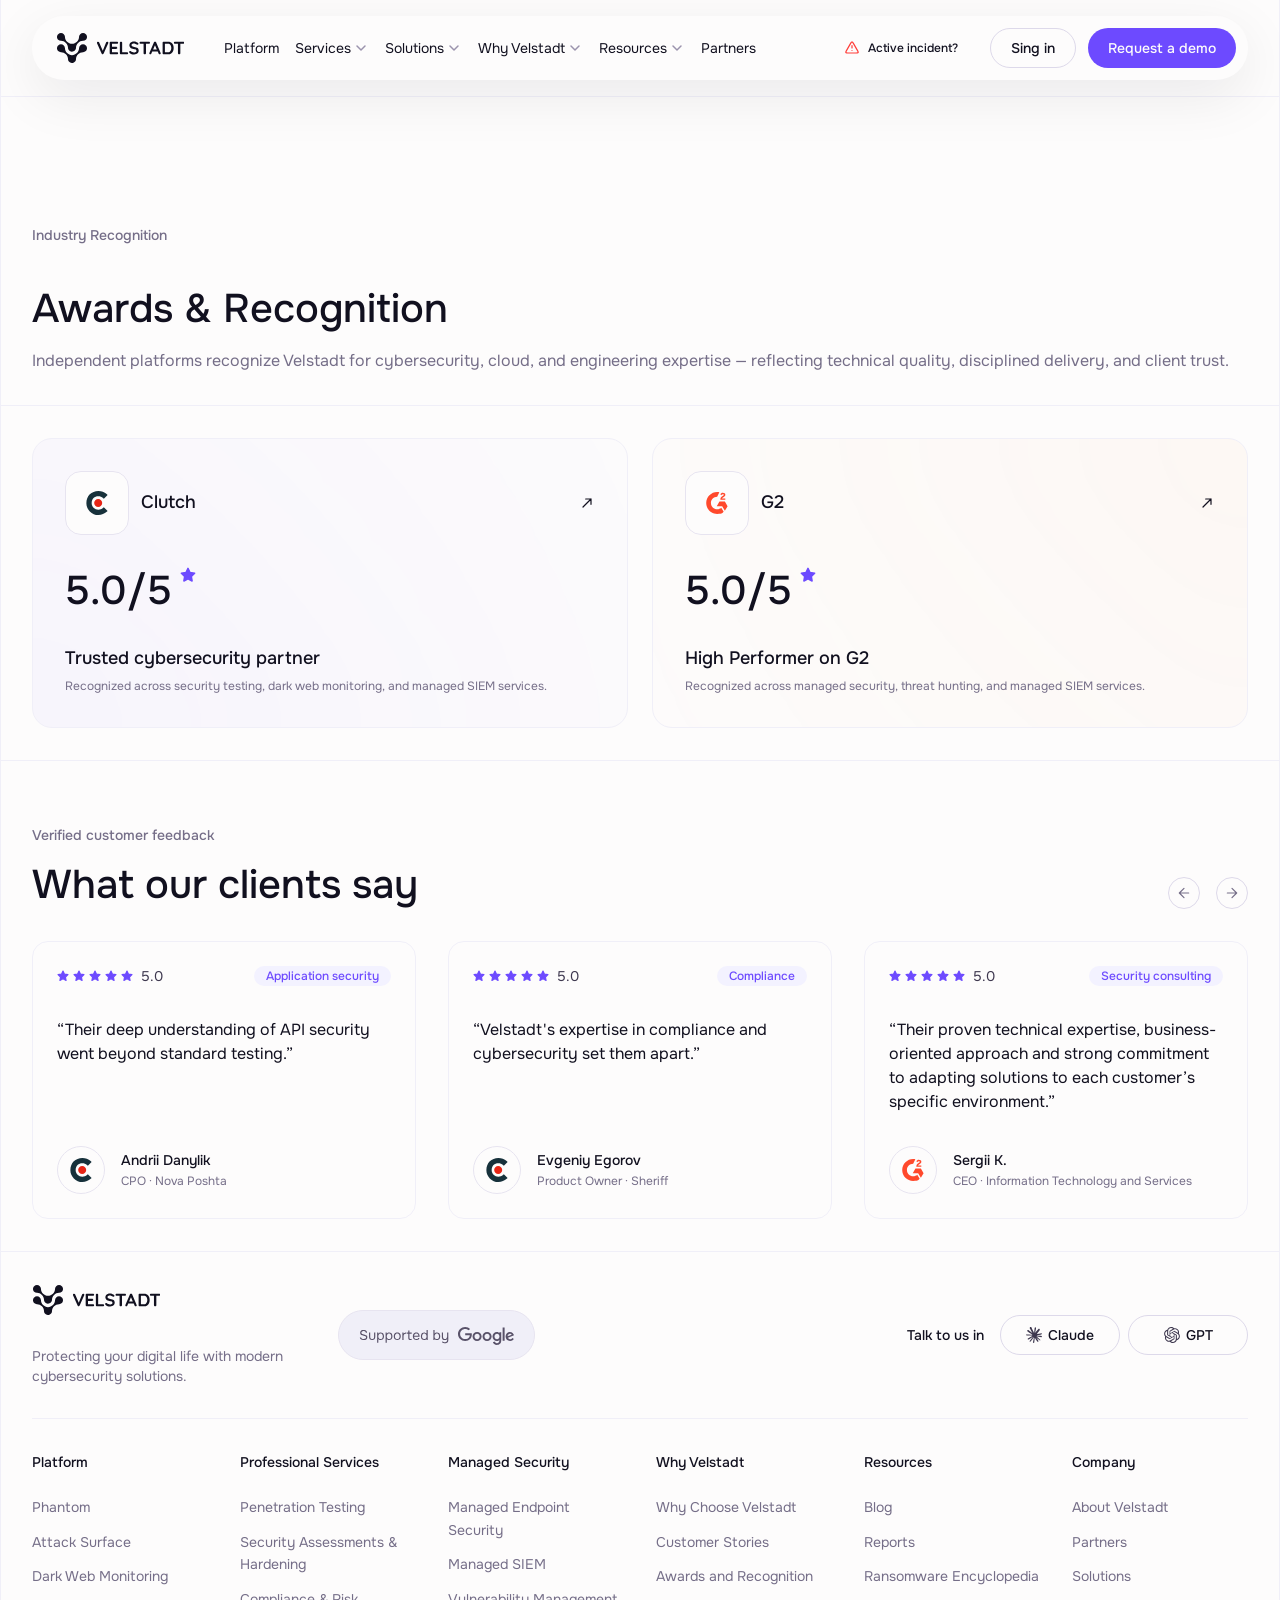
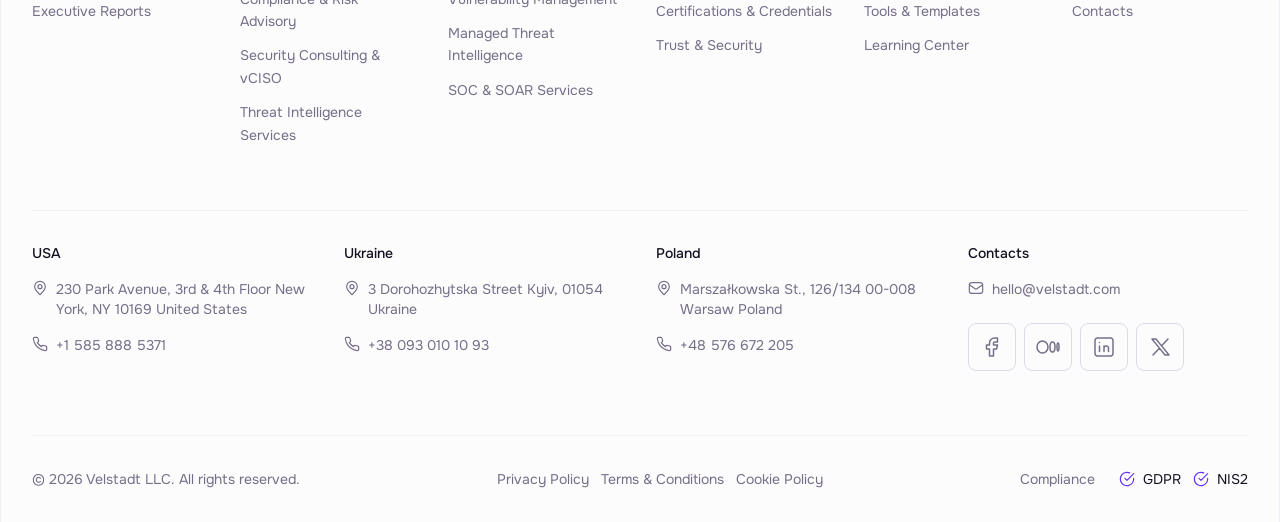
==== awards.html @ efbb98d4 "awards page added" ====
<!DOCTYPE html>
<html lang="en">
<head>
    <meta charset="UTF-8">
    <meta name="viewport" content="width=device-width, initial-scale=1.0">
    <title>Awards</title>

    <link rel="stylesheet" href="libs/swiper/swiper.min.css">
    <link rel="stylesheet" href="css/styles.css">
</head>
<body>

    <header class="header">
        <div class="container header__container">
            <div class="header__menu">
                <a href="#" class="header__logo">
                    <img src="images/logo.svg" alt="logo">
                </a>
                <div class="header__nav-wrap">
                    <div class="header__nav-top"></div>
                    <nav class="header__nav">
                        <ul>
                            <li><a href="#" class="header__nav-link">Platform</a></li>
                            <li class="dropdown">
                                <a href="#" class="header__nav-link">
                                    <span>Services</span>
                                    <button class="dropdown__btn"></button>
                                </a>
                                <div class="dropdown__list-wrap">
                                    <div class="dropdown__list">
                                        <div class="award__card">
                                            <img src="images/award-badge.svg" alt="" class="award__card-img">
                                            <span class="award__card-name">Clutch</span>
                                            <span class="award__card-number">#7</span>
                                            <div class="award__card-footer">
                                                <div class="award__card-info">
            
                                                    <span class="award__card-title">Top Managed SIEM Services Company</span>
                                                    <span class="award__card-details">New York · 2025 · Top 1.2%</span>
                                                </div>
                                                <a href="#" class="link--arrow award__card-link">View ranking</a>
                                            </div>
                                        </div>
        
                                        <div class="dropdown__nav">

                                            <div class="dropdown__nav-item">
                                                <span class="dropdown__nav-title">Professional Services</span>
                                                <ul>
                                                    <li>
                                                        <a href="#" class="dropdown__link link--arrow arrow--center">
                                                            <span class="dropdown__link-title">Penetration Testing</span>
                                                        </a>
                                                    </li>
                                                    <li>
                                                        <a href="#" class="dropdown__link link--arrow arrow--center">
                                                            <span class="dropdown__link-title">Security Assessments & Hardening</span>
                                                        </a>
                                                    </li>
                                                    <li>
                                                        <a href="#" class="dropdown__link link--arrow arrow--center">
                                                            <span class="dropdown__link-title">Compliance & Risk Advisory</span>
                                                        </a>
                                                    </li>
                                                    <li>
                                                        <a href="#" class="dropdown__link link--arrow arrow--center">
                                                            <span class="dropdown__link-title">Security Consulting & vCISO</span>
                                                        </a>
                                                    </li>
                                                    <li>
                                                        <a href="#" class="dropdown__link link--arrow arrow--center">
                                                            <span class="dropdown__link-title">Threat Intelligence Services</span>
                                                        </a>
                                                    </li>
                                                    <li>
                                                        <a href="#" class="dropdown__link link--arrow arrow--center">
                                                            <span class="dropdown__link-title">Incident Response & Readiness</span>
                                                        </a>
                                                    </li>
                                                    <li>
                                                        <a href="#" class="dropdown__link link--arrow arrow--center">
                                                            <span class="dropdown__link-title">AI Security Assessments</span>
                                                        </a>
                                                    </li>
                                                </ul>
                                            </div>
                                            
                                            <div class="dropdown__nav-item">
                                                <span class="dropdown__nav-title">Managed Security Services</span>
                                                <ul>
                                                    <li>
                                                        <a href="#" class="dropdown__link link--arrow arrow--center">
                                                            <span class="dropdown__link-title">Managed Endpoint Security</span>
                                                        </a>
                                                    </li>
                                                    <li>
                                                        <a href="#" class="dropdown__link link--arrow arrow--center">
                                                            <span class="dropdown__link-title">Managed SIEM</span>
                                                        </a>
                                                    </li>
                                                    <li>
                                                        <a href="#" class="dropdown__link link--arrow arrow--center">
                                                            <span class="dropdown__link-title">Managed Vulnerability Management</span>
                                                        </a>
                                                    </li>
                                                    <li>
                                                        <a href="#" class="dropdown__link link--arrow arrow--center">
                                                            <span class="dropdown__link-title">Managed Threat Intelligence</span>
                                                        </a>
                                                    </li>
                                                    <li>
                                                        <a href="#" class="dropdown__link link--arrow arrow--center">
                                                            <span class="dropdown__link-title">External Attack Surface Monitoring</span>
                                                        </a>
                                                    </li>
                                                    <li>
                                                        <a href="#" class="dropdown__link link--arrow arrow--center">
                                                            <span class="dropdown__link-title">Security Automation & SOAR Services</span>
                                                        </a>
                                                    </li>
                                                    <li>
                                                        <a href="#" class="dropdown__link link--arrow arrow--center">
                                                            <span class="dropdown__link-title">SOC as a Service / Co-managed SOC</span>
                                                        </a>
                                                    </li>
                                                </ul>
                                            </div>
                                        </div>
                                    </div>
                                </div>
                            </li>
                            <li class="dropdown">
                                <a href="#" class="header__nav-link">
                                    <span>Solutions</span>
                                    <button class="dropdown__btn"></button>
                                </a>
                                <div class="dropdown__list-wrap">
                                    <div class="dropdown__list">

                                        <div class="dropdown__tabs">
                                            <div class="dropdown__tabs-list">
                                                <span class="dropdown__tabs-title">Solutions</span>
                                                <ul>
                                                    <li><button class="dropdown__link active">
                                                        <span class="dropdown__link-title">For Industries</span></button>
                                                    </li>
                                                    <li><button class="dropdown__link">
                                                        <span class="dropdown__link-title">For Roles</span></button>
                                                    </li>
                                                </ul>
                                            </div>

                                            <div class="award__card">
                                                <img src="images/awards/g2-high-performer-2026-badge.svg" alt="g2">
                                                <div class="award__card-description">
                                                    <span class="award__card-title">High Performer</span>
                                                    <span class="award__card-subtitle">G2 · 2026</span>
                                                </div>
                                            </div>
                                        </div>

                                        <div class="dropdown__nav active">
                                            <div class="dropdown__nav-item">
                                                <span class="dropdown__nav-title">Explore Velstadt</span>
                                                <ul>
                                                    <li>
                                                        <a href="#" class="dropdown__link link--arrow arrow--center">
                                                            <span class="dropdown__link-title">SaaS & Technology</span>
                                                            <span class="dropdown__link-description">Protect products, cloud infrastructure, and customer data.</span>
                                                        </a>
                                                    </li>
                                                    <li>
                                                        <a href="#" class="dropdown__link link--arrow arrow--center">
                                                            <span class="dropdown__link-title">Retail & E-commerce</span>
                                                            <span class="dropdown__link-description">Secure payments, identities, and customer journeys.</span>
                                                        </a>
                                                    </li>
                                                    <li>
                                                        <a href="#" class="dropdown__link link--arrow arrow--center">
                                                            <span class="dropdown__link-title">Financial Services & Fintech</span>
                                                            <span class="dropdown__link-description">Address fraud, regulation, and third-party risk.</span>
                                                        </a>
                                                    </li>
                                                    <li>
                                                        <a href="#" class="dropdown__link link--arrow arrow--center">
                                                            <span class="dropdown__link-title">Government & Public Sector</span>
                                                            <span class="dropdown__link-description">Strengthen public services, controls, and resilience.</span>
                                                        </a>
                                                    </li>
                                                    <li>
                                                        <a href="#" class="dropdown__link link--arrow arrow--center">
                                                            <span class="dropdown__link-title">Healthcare</span>
                                                            <span class="dropdown__link-description">Secure patient data, clinical systems, and suppliers.</span>
                                                        </a>
                                                    </li>
                                                    <li>
                                                        <a href="#" class="dropdown__link link--arrow arrow--center">
                                                            <span class="dropdown__link-title">Defense & Military Technology</span>
                                                            <span class="dropdown__link-description">Protect sensitive technology and mission-critical environments.</span>
                                                        </a>
                                                    </li>
                                                    <li>
                                                        <a href="#" class="dropdown__link link--arrow arrow--center">
                                                            <span class="dropdown__link-title">Transportation and Logistics</span>
                                                            <span class="dropdown__link-description">Protect distributed operations and digital supply chains.</span>
                                                        </a>
                                                    </li>
                                                </ul>
                                            </div>
                                        </div>
        
                                        <div class="dropdown__nav">
                                            <div class="dropdown__nav-item">
                                                <span class="dropdown__nav-title">Explore Velstadt</span>
                                                <ul>
                                                    <li>
                                                        <a href="#" class="dropdown__link link--arrow arrow--center">
                                                            <span class="dropdown__link-title">For CISOs & Security Leaders</span>
                                                            <span class="dropdown__link-description">Prioritize risk and build an executable security roadmap.</span>
                                                        </a>
                                                    </li>
                                                    <li>
                                                        <a href="#" class="dropdown__link link--arrow arrow--center">
                                                            <span class="dropdown__link-title">For CEOs & Business Owners</span>
                                                            <span class="dropdown__link-description">Understand material risk and investment priorities.</span>
                                                        </a>
                                                    </li>
                                                    <li>
                                                        <a href="#" class="dropdown__link link--arrow arrow--center">
                                                            <span class="dropdown__link-title">For CTOs & Engineering Leaders</span>
                                                            <span class="dropdown__link-description">Embed security without slowing product and cloud delivery.</span>
                                                        </a>
                                                    </li>
                                                    <li>
                                                        <a href="#" class="dropdown__link link--arrow arrow--center">
                                                            <span class="dropdown__link-title">For Compliance & Risk Teams</span>
                                                            <span class="dropdown__link-description">Connect requirements with controls and technical evidence.</span>
                                                        </a>
                                                    </li>
                                                    <li>
                                                        <a href="#" class="dropdown__link link--arrow arrow--center">
                                                            <span class="dropdown__link-title">For SOC & Threat Intelligence Teams</span>
                                                            <span class="dropdown__link-description">Turn external signals into investigations and response priorities.</span>
                                                        </a>
                                                    </li>
                                                </ul>
                                            </div>
                                        </div>
    
                                    </div>
                                </div>
                            </li>
                            <li class="dropdown">
                                <a href="#" class="header__nav-link">
                                    <span>Why Velstadt</span>
                                    <button class="dropdown__btn"></button>
                                </a>
                                <div class="dropdown__list-wrap">
                                    <div class="dropdown__list">
                                        <a href="#" class="customer__card">
                                            <p class="customer__card-quote">“Velstadt helps us understand external risks earlier and respond faster.”</p>
                                            <div class="customer__card-info">
                                                <span class="customer__card-issue">11,000+</span>
                                                <span class="customer__card-service">Sources monitored 24/7</span>
                                            </div>
                                            <div class="customer__card-footer">
                                                <span class="link--arrow">
                                                    <img src="images/partners/Nova-post.svg" alt="" class="customer__card-logo">
                                                </span>
                                            </div>
                                        </a>
        
                                        <div class="dropdown__nav">
                                            <div class="dropdown__nav-item">
                                                <span class="dropdown__nav-title">Why Velstadt</span>
                                                <ul>
                                                    <li>
                                                        <a href="#" class="dropdown__link link--arrow arrow--center">
                                                            <span class="dropdown__link-title">Why Choose Velstadt</span>
                                                            <span class="dropdown__link-description">See what makes our security expertise, technology, and delivery approach different.</span>
                                                        </a>
                                                    </li>
                                                    <li>
                                                        <a href="#" class="dropdown__link link--arrow arrow--center">
                                                            <span class="dropdown__link-title">Customer Stories</span>
                                                            <span class="dropdown__link-description">Explore how organizations solve real security challenges with Velstadt.</span>
                                                        </a>
                                                    </li>
                                                    <li>
                                                        <a href="#" class="dropdown__link link--arrow arrow--center">
                                                            <span class="dropdown__link-title">Compare</span>
                                                            <span class="dropdown__link-description">Compare Velstadt with other cybersecurity solutions and delivery models.</span>
                                                        </a>
                                                    </li>
                                                </ul>
                                            </div>
                                            <div class="dropdown__nav-item">
                                                <span class="dropdown__nav-title">Proof & Trust</span>
                                                <ul>
                                                    <li>
                                                        <a href="#" class="dropdown__link link--arrow arrow--center">
                                                            <span class="dropdown__link-title">Industry Expertise</span>
                                                            <span class="dropdown__link-description">Explore our experience across regulated and security-critical industries.</span>
                                                        </a>
                                                    </li>
                                                    <li>
                                                        <a href="#" class="dropdown__link link--arrow arrow--center">
                                                            <span class="dropdown__link-title">Awards & Recognition</span>
                                                            <span class="dropdown__link-description">View independent awards and rankings recognizing our expertise.</span>
                                                        </a>
                                                    </li>
                                                    <li>
                                                        <a href="#" class="dropdown__link link--arrow arrow--center">
                                                            <span class="dropdown__link-title">Certifications & Credentials</span>
                                                            <span class="dropdown__link-description">Review the professional and company credentials behind our work.</span>
                                                        </a>
                                                    </li>
                                                    <li>
                                                        <a href="#" class="dropdown__link link--arrow arrow--center">
                                                            <span class="dropdown__link-title">Trust & Security</span>
                                                            <span class="dropdown__link-description">Learn how Velstadt protects data, manages risk, and supports compliance.</span>
                                                        </a>
                                                    </li>
                                                </ul>
                                            </div>
                                        </div>
                                    </div>
                                </div>
                            </li>
                            <li class="dropdown">
                                <a href="#" class="header__nav-link">
                                    <span>Resources</span>
                                    <button class="dropdown__btn"></button>
                                </a>
                                <div class="dropdown__list-wrap">
                                    <div class="dropdown__list">
                                        <div class="award__card">
                                            <img src="images/awards/clutch-top-dark-web-2025-badge.svg" alt="" class="award__card-img">
                                            <span class="award__card-name">Clutch</span>
                                            <span class="award__card-number">#2</span>
                                            <div class="award__card-footer">
                                                <div class="award__card-info">
            
                                                    <span class="award__card-title">Dark Web Monitoring</span>
                                                    <span class="award__card-details">New York · 2025 · Top 1.3%</span>
                                                </div>
                                                <a href="#" class="link--arrow award__card-link">View ranking</a>
                                            </div>
                                        </div>
        
                                        <div class="dropdown__nav">
                                            <div class="dropdown__nav-item">
                                                <span class="dropdown__nav-title">Resources</span>
                                                <ul>
                                                    <li>
                                                        <a href="#" class="dropdown__link link--arrow arrow--center">
                                                            <span class="dropdown__link-title">Blog</span>
                                                            <span class="dropdown__link-description">Insights and perspectives from Velstadt experts</span>
                                                        </a>
                                                    </li>
                                                    <li>
                                                        <a href="#" class="dropdown__link link--arrow arrow--center">
                                                            <span class="dropdown__link-title">Ransomware Encyclopedia</span>
                                                            <span class="dropdown__link-description">Profiles of ransomware groups, tactics, and business impact.</span>
                                                        </a>
                                                    </li>
                                                    <li>
                                                        <a href="#" class="dropdown__link link--arrow arrow--center">
                                                            <span class="dropdown__link-title">Tools & Templates</span>
                                                            <span class="dropdown__link-description">Practical resources for security planning and operations.</span>
                                                        </a>
                                                    </li>
                                                    <li>
                                                        <a href="#" class="dropdown__link link--arrow arrow--center">
                                                            <span class="dropdown__link-title">Reports</span>
                                                            <span class="dropdown__link-description">Research and guidance for security decisions</span>
                                                        </a>
                                                    </li>
                                                    <li>
                                                        <a href="#" class="dropdown__link link--arrow arrow--center">
                                                            <span class="dropdown__link-title">Case Studies</span>
                                                            <span class="dropdown__link-description">Real-world examples of security challenges and outcomes.</span>
                                                        </a>
                                                    </li>
                                                    <li>
                                                        <a href="#" class="dropdown__link link--arrow arrow--center">
                                                            <span class="dropdown__link-title">Cybersecurity Learning Center</span>
                                                            <span class="dropdown__link-description">Clear explanations of essential cybersecurity topics.</span>
                                                        </a>
                                                    </li>
                                                </ul>
                                            </div>
                                        </div>
                                    </div>
                                </div>
                            </li>
                            <li><a href="#" class="header__nav-link">Partners</a></li>
                        </ul>
                    </nav>
                    <div class="header__nav-footer">
                        <a href="#" class="header__link header__link-mobile icon icon--alert">Active incident?</a>
                        <div class="header__buttons header__buttons--mobile">
                            <a href="#" class="btn">Sing in</a>
                            <a href="#" class="btn btn--primary">Request a demo</a>
                        </div>
                    </div>
                </div>
                <a href="#" class="header__link header__link-desktop icon icon--alert">Active incident?</a>
                <div class="header__buttons header__buttons--desktop">
                    <a href="#" class="btn">Sing in</a>
                    <a href="#" class="btn btn--primary">Request a demo</a>
                </div>
                <button class="header__mobile-btn">
                    <span></span>
                    <span></span>
                    <span></span>
                </button>
            </div>
        </div>
    </header>

    <section class="page">
        <div class="header__duplicate header__duplicate--dark">
            <div class="container header__duplicate-container section__lines"></div>
        </div>
        <div class="section__header">
            <div class="container section__header-container section__lines">
                <h2 class="h3 section__subtitle">Industry Recognition</h2>
                <h1 class="h2 section__title">Awards & Recognition</h1>
                <p>Independent platforms recognize Velstadt for cybersecurity, cloud, and engineering expertise — reflecting technical quality, disciplined delivery, and client trust.</p>
            </div>
        </div>
    </section>

    <section class="section awards__cards">
        <div class="container awards__cards-container section__lines">

            <div class="awards__cards-item">
                <a href="#" class="awards__cards-top link--arrow">
                    <div class="awards__cards-header">
                        <span class="awards__cards-icon">
                            <img src="images/icons/clutch-logo.svg" alt="clutch">
                        </span>
                        <span class="awards__cards-name">Clutch</span>
                    </div>
                </a>
                <div class="awards__cards-mid">
                    <span class="awards__cards-rating">5.0/5</span>
                </div>
                <div class="awards__cards-bot">
                    <h3 class="h3 awards__cards-title">Trusted cybersecurity partner</h3>
                    <p>Recognized across security testing, dark web monitoring, and managed SIEM services.</p>
                </div>
            </div>

            <div class="awards__cards-item">
                <a href="#" class="awards__cards-top link--arrow">
                    <div class="awards__cards-header">
                        <span class="awards__cards-icon">
                            <img src="images/icons/g2-logo.svg" alt="g2">
                        </span>
                        <span class="awards__cards-name">G2</span>
                    </div>
                </a>
                <div class="awards__cards-mid">
                    <span class="awards__cards-rating">5.0/5</span>
                </div>
                <div class="awards__cards-bot">
                    <h3 class="h3 awards__cards-title">High Performer on G2</h3>
                    <p>Recognized across managed security, threat hunting, and managed SIEM services.</p>
                </div>
            </div>
        </div>
    </section>

    <section class="section feedback">
        <div class="section__header">
            <div class="container section__header-container section__lines">
                <div class="section__header-left">
                    <h3 class="h3 section__subtitle">Verified customer feedback</h3>
                    <h2 class="h2 section__title">What our clients say</h2>
                </div>
                <div class="section__header-right">
                    <div class="feedback__arrows">
                        <div class="feedback__arrow feedback__arrows-prev"></div>
                        <div class="feedback__arrow feedback__arrows-next"></div>
                    </div>
                </div>
            </div>
        </div>

        <div class="container feedback__container section__lines">
            
            <div class="feedback__swiper swiper">
    
                <div class="swiper-wrapper">

                    <div class="feedback__card swiper-slide">
                        <div class="feedback__card-top">
                            <div class="feedback__card-rating">
                                <div class="feedback__card-stars">
                                    <span class="star"></span>
                                    <span class="star"></span>
                                    <span class="star"></span>
                                    <span class="star"></span>
                                    <span class="star"></span>
                                </div>
                                <span class="feedback__card-number">5.0</span>
                            </div>
                            <div class="feedback__card-label">Application security</div>
                        </div>
                        <div class="feedback__card-text">
                            <p>“Their deep understanding of API security went beyond standard testing.”</p>
                        </div>
                        <div class="feedback__card-bot">
                            <span class="feedback__card-icon">
                                <img src="images/icons/clutch-logo.svg" alt="">
                            </span>
                            <div class="feedback__card-author">
                                <span class="feedback__card-name">Andrii Danylik</span>
                                <span class="feedback__card-position">CPO · Nova Poshta</span>
                            </div>
                        </div>
                    </div>

                    <div class="feedback__card swiper-slide">
                        <div class="feedback__card-top">
                            <div class="feedback__card-rating">
                                <div class="feedback__card-stars">
                                    <span class="star"></span>
                                    <span class="star"></span>
                                    <span class="star"></span>
                                    <span class="star"></span>
                                    <span class="star"></span>
                                </div>
                                <span class="feedback__card-number">5.0</span>
                            </div>
                            <div class="feedback__card-label">Compliance</div>
                        </div>
                        <div class="feedback__card-text">
                            <p>“Velstadt's expertise in compliance and cybersecurity set them apart.”</p>
                        </div>
                        <div class="feedback__card-bot">
                            <span class="feedback__card-icon">
                                <img src="images/icons/clutch-logo.svg" alt="">
                            </span>
                            <div class="feedback__card-author">
                                <span class="feedback__card-name">Evgeniy Egorov</span>
                                <span class="feedback__card-position">Product Owner · Sheriff</span>
                            </div>
                        </div>
                    </div>

                    <div class="feedback__card swiper-slide">
                        <div class="feedback__card-top">
                            <div class="feedback__card-rating">
                                <div class="feedback__card-stars">
                                    <span class="star"></span>
                                    <span class="star"></span>
                                    <span class="star"></span>
                                    <span class="star"></span>
                                    <span class="star"></span>
                                </div>
                                <span class="feedback__card-number">5.0</span>
                            </div>
                            <div class="feedback__card-label">Security consulting</div>
                        </div>
                        <div class="feedback__card-text">
                            <p>“Their proven technical expertise, business-oriented approach and strong commitment to adapting solutions to each customer’s specific environment.”</p>
                        </div>
                        <div class="feedback__card-bot">
                            <span class="feedback__card-icon">
                                <img src="images/icons/g2-logo.svg" alt="">
                            </span>
                            <div class="feedback__card-author">
                                <span class="feedback__card-name">Sergii K.</span>
                                <span class="feedback__card-position">CEO · Information Technology and Services</span>
                            </div>
                        </div>
                    </div>

                    <div class="feedback__card swiper-slide">
                        <div class="feedback__card-top">
                            <div class="feedback__card-rating">
                                <div class="feedback__card-stars">
                                    <span class="star"></span>
                                    <span class="star"></span>
                                    <span class="star"></span>
                                    <span class="star"></span>
                                    <span class="star"></span>
                                </div>
                                <span class="feedback__card-number">5.0</span>
                            </div>
                            <div class="feedback__card-label">Application security</div>
                        </div>
                        <div class="feedback__card-text">
                            <p>“Their deep understanding of API security went beyond standard testing.”</p>
                        </div>
                        <div class="feedback__card-bot">
                            <span class="feedback__card-icon">
                                <img src="images/icons/clutch-logo.svg" alt="">
                            </span>
                            <div class="feedback__card-author">
                                <span class="feedback__card-name">Andrii Danylik</span>
                                <span class="feedback__card-position">CPO · Nova Poshta</span>
                            </div>
                        </div>
                    </div>

                    <div class="feedback__card swiper-slide">
                        <div class="feedback__card-top">
                            <div class="feedback__card-rating">
                                <div class="feedback__card-stars">
                                    <span class="star"></span>
                                    <span class="star"></span>
                                    <span class="star"></span>
                                    <span class="star"></span>
                                    <span class="star"></span>
                                </div>
                                <span class="feedback__card-number">5.0</span>
                            </div>
                            <div class="feedback__card-label">Application security</div>
                        </div>
                        <div class="feedback__card-text">
                            <p>“Their deep understanding of API security went beyond standard testing.”</p>
                        </div>
                        <div class="feedback__card-bot">
                            <span class="feedback__card-icon">
                                <img src="images/icons/clutch-logo.svg" alt="">
                            </span>
                            <div class="feedback__card-author">
                                <span class="feedback__card-name">Andrii Danylik</span>
                                <span class="feedback__card-position">CPO · Nova Poshta</span>
                            </div>
                        </div>
                    </div>

                </div>
    
            </div>
        </div>

    </section>


    

    <footer class="footer">
        <div class="container footer__container section__lines">
            <div class="footer__top">
                <div class="footer__top-left">
                    <div class="footer__top-col">
                        <a href="#" class="footer__logo">
                            <img src="images/logo.svg" alt="">
                        </a>
                        <p>Protecting your digital life with modern cybersecurity solutions.</p>
                    </div>
                    <img src="images/badge-google.svg" alt="supported by Google" class="footer__top-badge">
                </div>
                <div class="footer__top-right">
                    <span class="footer__top-text">Talk to us in</span>
                    <div class="footer__top-buttons">
                        <a href="#" class="btn btn--icon"><span class="icon" style="background-image: url('images/icons/claude.svg');"></span>Claude</a>
                        <a href="#" class="btn btn--icon"><span class="icon" style="background-image: url('images/icons/gpt.svg');"></span>GPT</a>
                    </div>
                </div>
            </div>

            <div class="footer__mid">
                <div class="footer__mid-item">
                    <a href="#" class="footer__link">Platform</a>
                    <ul>
                        <li><a href="#">Phantom</a></li>
                        <li><a href="#">Attack Surface</a></li>
                        <li><a href="#">Dark Web Monitoring</a></li>
                        <li><a href="#">Executive Reports</a></li>
                    </ul>
                </div>
                <div class="footer__mid-item">
                    <a href="#" class="footer__link">Professional Services</a>
                    <ul>
                        <li><a href="#">Penetration Testing</a></li>
                        <li><a href="#">Security Assessments & Hardening</a></li>
                        <li><a href="#">Compliance & Risk Advisory</a></li>
                        <li><a href="#">Security Consulting & vCISO</a></li>
                        <li><a href="#">Threat Intelligence Services</a></li>
                    </ul>
                </div>
                <div class="footer__mid-item">
                    <a href="#" class="footer__link">Managed Security</a>
                    <ul>
                        <li><a href="#">Managed Endpoint Security</a></li>
                        <li><a href="#">Managed SIEM</a></li>
                        <li><a href="#">Vulnerability Management</a></li>
                        <li><a href="#">Managed Threat Intelligence</a></li>
                        <li><a href="#">SOC & SOAR Services</a></li>
                    </ul>
                </div>
                <div class="footer__mid-item">
                    <a href="#" class="footer__link">Why Velstadt</a>
                    <ul>
                        <li><a href="#">Why Choose Velstadt</a></li>
                        <li><a href="#">Customer Stories</a></li>
                        <li><a href="#">Awards and Recognition</a></li>
                        <li><a href="#">Certifications & Credentials</a></li>
                        <li><a href="#">Trust & Security</a></li>
                    </ul>
                </div>
                <div class="footer__mid-item">
                    <a href="#" class="footer__link">Resources</a>
                    <ul>
                        <li><a href="#">Blog</a></li>
                        <li><a href="#">Reports</a></li>
                        <li><a href="#">Ransomware Encyclopedia</a></li>
                        <li><a href="#">Tools & Templates</a></li>
                        <li><a href="#">Learning Center</a></li>
                    </ul>
                </div>
                <div class="footer__mid-item">
                    <a href="#" class="footer__link">Company</a>
                    <ul>
                        <li><a href="#">About Velstadt</a></li>
                        <li><a href="#">Partners</a></li>
                        <li><a href="#">Solutions</a></li>
                        <li><a href="#">Contacts</a></li>
                    </ul>
                </div>
            </div>

            <div class="footer__bot">
                <div class="footer__bot-item">
                    <h3 class="h3 footer__bot-title">USA</h3>
                    <ul>
                        <li><a href="#" class="footer__bot-link icon icon--pin">230 Park Avenue, 3rd & 4th Floor New York, NY 10169 United States</a></li>
                        <li><a href="tel:+15858885371" class="footer__bot-link icon icon--phone">+1 585 888 5371</a></li>
                    </ul>         
                </div>
                <div class="footer__bot-item">
                    <h3 class="h3 footer__bot-title">Ukraine</h3>
                    <ul>
                        <li><a href="#" class="footer__bot-link icon icon--pin">3 Dorohozhytska Street Kyiv, 01054 Ukraine</a></li>
                        <li><a href="tel:+15858885371" class="footer__bot-link icon icon--phone">+38 093 010 10 93</a></li>
                    </ul>         
                </div>
                <div class="footer__bot-item">
                    <h3 class="h3 footer__bot-title">Poland</h3>
                    <ul>
                        <li><a href="#" class="footer__bot-link icon icon--pin">Marszałkowska St., 126/134 00-008 Warsaw Poland</a></li>
                        <li><a href="tel:+15858885371" class="footer__bot-link icon icon--phone">+48 576 672 205</a></li>
                    </ul>         
                </div>
                <div class="footer__bot-item">
                    <h3 class="h3 footer__bot-title">Contacts</h3>
                    <ul>
                        <li><a href="mailto:hello@velstadt.com" class="footer__bot-link icon icon--email">hello@velstadt.com</a></li>
                    </ul>
                    <div class="footer__socials">
                        <ul>
                            <li>
                                <a href="#" class="social__link">
                                    <span style="mask-image: url(images/icons/facebook.svg);"></span>
                                </a>
                            </li>
                            <li>
                                <a href="#" class="social__link">
                                    <span style="mask-image: url(images/icons/medium.svg);"></span>
                                </a>
                            </li>
                            <li>
                                <a href="#" class="social__link">
                                    <span style="mask-image: url(images/icons/linkedin.svg);"></span>
                                </a>
                            </li>
                            <li>
                                <a href="#" class="social__link">
                                    <span style="mask-image: url(images/icons/twitter.svg);"></span>
                                </a>
                            </li>
                        </ul>
                    </div>        
                </div>
            </div>

            <div class="footer__copyright">
                <span class="copyright">© 2026 Velstadt LLC. All rights reserved.</span>
                <nav class="copyright__nav">
                    <ul>
                        <li><a href="#">Privacy Policy</a></li>
                        <li><a href="#">Terms & Conditions</a></li>
                        <li><a href="#">Cookie Policy</a></li>
                    </ul>
                </nav>
                <div class="compliance">
                    <span>Compliance</span>
                    <ul>
                        <li>GDPR</li>
                        <li>NIS2</li>
                    </ul>
                </div>
            </div>
        </div>
    </footer> 

    <script src="libs/swiper/swiper.min.js"></script>
    <script src="js/scripts.js"></script>
</body>
</html>
---- css/styles.css ----
:root {
	--primary-50: #f3f2ff;
	--primary-100: #eae8ff;
	--primary-200: #d7d4ff;
	--primary-300: #b9b1ff;
	--primary-400: #9685ff;
	--primary-500: #6d4aff;
	--primary-600: #6330f7;
	--primary-700: #551ee3;
	--primary-800: #4618bf;
	--primary-900: #3b169c;
	--primary-950: #220b6a;

	--gray-50: #f8f7fc;
	--gray-100: #f0eff8;
	--gray-150: #e7e4f0;
	--gray-200: #ddd9ea;
	--gray-300: #c1bbce;
	--gray-400: #9b93ad;
	--gray-500: #756e88;
	--gray-600: #595269;
	--gray-700: #3e384f;
	--gray-800: #28243b;
	--gray-900: #11101f;
	--gray-950: #080812;

	--white: #fff;
	--back: #fdfcfc;
	--background: #fdfcfc;
	--surface: #f5f3f1;
	--border: #edebe9;
	--border-icon: #dedcda;

	--blue-50: #e7f7f9;
	--blue-100: #d4f1f6;
	--blue-200: #b2f1ff;
	--blue-300: #66e1ff;
	--blue-400: #2dc5ee;
	--blue-500: #0aa4d0;
	--blue-600: #248ebc;
	--blue-700: #2a7aa0;
	--blue-800: #266381;
	--blue-900: #1f4f6a;
	--blue-950: #092e43;

	--red-50: #fff1f1;
	--red-100: #ffe0df;
	--red-200: #ffc6c5;
	--red-300: #ff9f9d;
	--red-400: #ff6764;
	--red-500: #ff3d39;
	--red-600: #ed1915;
	--red-700: #c8110d;
	--red-800: #a5120f;
	--red-900: #881614;
	--red-950: #4b0504;

	--green-50: #f3faf8;
	--green-100: #e4f5f1;
	--green-200: #ade2d3;
	--green-300: #7cccb8;
	--green-400: #66baa8;
	--green-500: #379582;
	--green-600: #2a7769;
	--green-700: #256056;
	--green-800: #214e47;
	--green-900: #20413c;
	--green-950: #0d2623;

	--orange-50: #fff7ed;
	--orange-100: #ffedd5;
	--orange-200: #fed7aa;
	--orange-300: #fdba74;
	--orange-400: #fb923c;
	--orange-500: #f97316;
	--orange-600: #ea580c;
	--orange-700: #c2410c;
	--orange-800: #9a3412;
	--orange-900: #7c2d12;
	--orange-950: #431407;

    --font-family: "Onest", sans-serif;
    --second-family: "Inter", sans-serif;
    --third-family: "IBM Plex Mono", sans-serif;

    --padding: 32px;

    @media(width <= 1200px) {
        --padding: 24px;
    }

    @media(width <= 768px) {
        --padding: 16px;
    }

    @media(width <= 576px) {
        --padding: 12px;
    }
}

@font-face {
    font-family: "Onest";
    src: url('../fonts/Onest/Onest-Regular.woff2');
    font-style: normal;
    font-weight: 400;
    font-display: swap;
}
@font-face {
    font-family: "Onest";
    src: url('../fonts/Onest/Onest-Medium.woff2');
    font-style: normal;
    font-weight: 500;
    font-display: swap;
}
@font-face {
    font-family: "Onest";
    src: url('../fonts/Onest/Onest-SemiBold.woff2');
    font-style: normal;
    font-weight: 600;
    font-display: swap;
}

@font-face {
    font-family: "Inter";
    src: url('../fonts/Inter/Inter-Regular.woff2');
    font-style: normal;
    font-weight: 400;
    font-display: swap;
}
@font-face {
    font-family: "Inter";
    src: url('../fonts/Inter/Inter-Medium.woff2');
    font-style: normal;
    font-weight: 500;
    font-display: swap;
}
@font-face {
    font-family: "Inter";
    src: url('../fonts/Inter/Inter-SemiBold.woff2');
    font-style: normal;
    font-weight: 600;
    font-display: swap;
}

@font-face {
    font-family: "IBM Plex Mono";
    src: url('../fonts/IBM_Plex_Mono/IBMPlexMono-Regular.woff2');
    font-style: normal;
    font-weight: 400;
    font-display: swap;
}

@keyframes slideUpDown {
    from {
        top: 44px;
    }

    to {
        top: calc(100% - 44px);
    }
}

*,
*::before,
*::after {
    box-sizing: border-box;
    margin: 0;
    padding: 0;
}

body, html {
    margin: 0;
    padding: 0;
    font-family: var(--font-family), sans-serif;
    font-size: 16px;
    line-height: 1.4;
}

body {
    min-height: 100dvh;
    background-color: var(--back);
}

.container {
    display: block;
    width: 100%;
    max-width: 1280px;
    margin: 0 auto;
    padding-inline: var(--padding);
}

.no-scroll {
    overflow-y: hidden;
}

.btn {
    display: inline-flex;
    align-items: center;
    justify-content: center;
    flex-shrink: 0;
    border: 1px solid var(--gray-200);
    border-radius: 99px;
    padding: 10px 20px;
    height: 40px;
    font-family: var(--font-family);
    font-weight: 500;
    font-size: 14px;
    line-height: 1.43;
    color: var(--gray-900);
    text-decoration: none;
    overflow: hidden;
    position: relative;
    z-index: 1;
    white-space: nowrap;

    &::after {
        content: '';
        width: 24px;
        aspect-ratio: 1;
        border-radius: 50%;
        position: absolute;
        top: 50%;
        right: 100%;
        transform: translateY(-50%);
        background-color: var(--surface);
        transition: all .3s ease;
        z-index: -1;
    }

    @media(hover: hover) {
        &:hover {
            &::after {
                width: 100%;
                right: 0;
            }
        }
    }

    &.btn--primary {
        background: var(--primary-500);
        color: var(--back);
        border: none;

        &::after {
            background-color: var(--primary-600);
        }
    }

    &.btn--transparent {
        color: var(--back);
        border: 1px solid rgba(255, 255, 255, 0.2);
        background: transparent;

        &::after {
            background-color: rgba(109, 74, 255, .1);
        }
    }

    &.btn--lg {
        height: 48px;
        padding: 13px 20px 11px;
        font-weight: 500;
        font-size: 16px;
        line-height: 1.5;
    }
    
    &.btn--icon {
        gap: 6px;
        min-width: 120px;

        span {
            display: block;
            width: 16px;
            height: 16px;
            flex-shrink: 0;
            background-repeat: no-repeat;
            background-position: center;
            background-size: contain;
        }
    }
}

.link--arrow {
    display: flex;
    align-items: center;
    justify-content: space-between;
    gap: 16px;
    
    &::after {
        content: '';
        flex-shrink: 0;
        display: block;
        height: 16px;
        width: 16px;
        background-image: url('../images/icons/arrow-narrow-up-right.svg'),  url('../images/icons/arrow-narrow-up-right.svg');
        background-repeat: no-repeat;
        background-position: 0 0, -16px 16px;
        background-size: contain;
        transition: background-position .3s;
    }

    &:hover {
        &::after {
            background-position: 16px -16px, 0 0;
        }
    }

    &.arrow--center {
        position: relative;
        &::after {
            width: 20px;
            height: 20px;
            position: absolute;
            top: 50%;
            right: 24px;
            transform: translateY(-50%);
        }

        &:hover {
            &::after {
                background-position: 20px -20px, 0 0;
            }
        }
    }
}

.section__lines {
    position: relative;
        
    &::before,
    &::after {
        content: '';
        display: block;
        height: 100%;
        width: 1px;
        background-color: var(--gray-100);
        position: absolute;
        top: 0;
    }
    &::before {
        left: 0;

        @media(width <= 1200px) {
            left: 10px;
        }

        @media(width <= 768px) {
            left: 6px;
        }

        @media(width <= 576px) {
            content: none;
        }
    }
    &::after {
        right: 0;

        @media(width <= 1200px) {
            right: 10px;
        }

        @media(width <= 768px) {
            right: 6px;
        }

        @media(width <= 576px) {
            content: none;
        }
    }

    &.section__lines-white {
        &::before,
        &::after {
            background-color: rgba(255, 255, 255, .1);
        }
    }
}

.section__header {

    .section__header-container {
        display: flex;
        align-items: flex-end;
        justify-content: space-between;
        gap: 32px;
        padding-block: 64px;
        border-bottom: 1px solid var(--gray-100);

        @media(width <= 1024px) {
            padding-block: 44px;
        }

        @media(width <= 768px) {
            padding-block: 36px;
            gap: 24px;
        }

        @media(width <= 576px) {
            flex-direction: column;
            align-items: flex-start;
            justify-content: flex-end;
            gap: 16px;
        }

        &:has(.section__header-right p) {
            @media(width <= 1024px) {
                flex-direction: column;
                align-items: flex-start;
                justify-content: flex-start;
            }
        }
    }

    .section__header-left {
        max-width: 470px;
    }

    .section__header-right {

        &:has(p) {
            width: 50%;
            display: flex;
            justify-content: flex-end;

            @media(width <= 1024px) {
                width: 100%;
            }
        }

        @media(width <= 576px) {
            width: 100%;
        }

    }

    .section__subtitle {
        font-family: var(--font-family);
        font-weight: 500;
        font-size: 14px;
        line-height: 1.43;
        color: var(--gray-500);
        margin-bottom: 16px;

        @media(width <= 768px) {
            margin-bottom: 12px;
        }
    }

    .section__title {
        font-family: var(--font-family);
        font-weight: 500;
        font-size: 40px;
        line-height: 1.2;
        color: var(--gray-900);
        text-wrap-style: balance;

        @media(width <= 768px) {
            font-size: 32px;
        }
    }

    .link {
        @media(width <= 576px) {
            justify-self: flex-end;
        }
    }

    p {
        font-family: var(--font-family);
        font-weight: 400;
        font-size: 16px;
        line-height: 150%;
        color: var(--gray-500);
    }

}

.section {
    .link {
        white-space: nowrap;
        font-family: var(--font-family);
        font-weight: 500;
        font-size: 14px;
        line-height: 1.43;
        color: var(--gray-900);
        text-decoration: none;
    }
}

.header {
    position: fixed;
    top: 16px;
    left: 0;
    right: 0;
    z-index: 100;

    @media(width <= 768px) {
        top: 8px;
    }

    .header__menu {
        display: flex;
        align-items: center;
        justify-content: flex-start;
        height: 64px;
        border-radius: 99px;
        padding: 12px 12px 12px 24px;
        box-shadow: 0 16px 56px 0 rgba(18, 16, 30, 0.08);
        background: var(--back);
        position: relative;

        @media(width <= 1200px) {
            padding: 12px 24px;
        }

        @media(width <= 768px) {
            height: 52px;
        }
    }

    .header__logo {
        display: block;
        margin-right: 32px;
        flex-shrink: 0;

        @media(width <= 768px) {
            width: 100px;
        }

        img {
            display: block;
            width: 100%;
        }
    }

    .header__nav-wrap {
        display: block;

        @media(width <= 1200px) {
            display: none;
            position: absolute;
            top: calc(100% + 4px);
            left: 0;
            width: 100%;
            max-height: calc(100dvh - 90px);
            box-shadow: 0 16px 26px 0 rgba(18, 16, 30, 0.06);
            background: var(--back);
            border-radius: 24px;
            padding: 12px 24px;
            z-index: 9;
        }

        @media(width <= 768px) {
            max-height: calc(100dvh - 60px);
        }

        @media(width <= 576px) {
            padding: 8px 12px;
        }

        &.active {
            display: block;
        }
    }

    .header__nav {

        @media(width <= 1200px) {
            overflow-y: auto;
            max-height: 75dvh;
            scrollbar-width: none;
            position: relative;

            &::-webkit-scrollbar {
                display: none;
            }

            &::after {
                content: '';
                display: block;
                width: 100%;
                height: 16px;
                position: absolute;
                top: 0;
                left: 0;
                right: 0;
                background: #FDFCFC;
                background: linear-gradient(0deg, rgba(253, 252, 252, 0) 0%, rgba(253, 252, 252, 1) 100%);
            }
        }

        @media(width <= 768px) {
            max-height: calc(100dvh - 152px);
        }

        @media(width <= 576px) {
            max-height: calc(100dvh - 190px);
        }

        & > ul {
            list-style: none;
            margin: 0;
            padding: 0;
            display: flex;
            align-items: center;
            justify-content: flex-start;

            @media(width <= 1200px) {
                flex-direction: column;
                align-items: stretch;

                & > li:not(:first-child) {
                    border-top: 1px solid var(--gray-100);
                }
            }
        }

        .header__nav-link {
            display: flex;
            align-items: center;
            justify-content: center;
            border-radius: 99px;
            height: 32px;
            padding: 6px 8px;
            font-family: var(--font-family);
            font-weight: 400;
            font-size: 14px;
            line-height: 1.43;
            color: var(--gray-900);
            text-decoration: none;
            white-space: nowrap;
            transition: background-color .3s ease;

            @media(hover: hover) {
                &:hover {
                    background-color: var(--surface);
                }
            }

            @media(width <= 1200px) {
                width: 100%;
                height: auto;
                justify-content: space-between;
                padding: 16px;
                font-size: 18px;
                border-radius: 0;
            }

            @media(width <= 768px) {
                font-size: 16px;
            }

            @media(width <= 576px) {
                font-size: 14px;
                padding: 12px;
            }
        }

        .dropdown {

            &.active {
                .dropdown__list-wrap {
                    opacity: 1;
                    visibility: visible;

                    @media(width <= 1200px) {
                        max-height: 1000px;
                    }
                }
            }

            & > a {
                gap: 2px;

                .dropdown__btn {
                    display: block;
                    flex-shrink: 0;
                    width: 16px;
                    height: 16px;
                    background-image: url('../images/icons/chevron-down.svg');
                    background-repeat: no-repeat;
                    background-position: center;
                    background-size: contain;
                    outline: transparent;
                    background-color: transparent;
                    border: none;
                    pointer-events: none;
                    position: relative;
                    transition: transform .3s ease;
                    
                    @media(width <= 1200px) {
                        transform: rotate(-90deg);
                        width: 20px;
                        height: 20px;
                    }


                    &::before {
                        content: '';
                        display: block;
                        width: 200%;
                        height: 200%;
                        position: absolute;
                        top: 50%;
                        left: 50%;
                        transform: translate(-50%, -50%);
                    }

                    @media(width <= 1200px) {
                        pointer-events: auto;
                    }

                    &.active {
                        transform: rotate(0);
                    }
                }
            }

            @media(hover: hover) {
                &:hover {
                    .dropdown__list-wrap {
                        opacity: 1;
                        visibility: visible;
                    }
                }
            }

            &:has(.dropdown__tabs) {
                .dropdown__list {
                    @media(width <= 1024px) {
                        flex-direction: column;
                    }
                }

                .dropdown__nav {
                    display: none;

                    @media(width <= 1024px) {
                        display: flex;
                    }

                    &.active {
                        display: flex;
                    }
                }
            }

            .dropdown__list-wrap {
                padding-top: 19px;
                position: absolute;
                top: 48px;
                left: 0;
                right: 0;
                opacity: 0;
                visibility: hidden;

                @media(width <= 1200px) {
                    position: static;
                    padding-top: 0;
                    max-height: 0;
                    overflow: hidden;
                    visibility: hidden;
                    transition:
                        max-height .35s ease,
                        opacity .25s ease,
                        visibility .25s linear;
                }
            }

            .dropdown__list {
                box-shadow: 0 16px 56px 0 rgba(18, 16, 30, 0.08);
                background: var(--back);
                border-radius: 24px;
                padding: 16px;
                display: flex;
                align-items: stretch;
                justify-content: flex-start;
                gap: 16px;

                @media(width <= 1200px) {
                    box-shadow: none;
                    background: transparent;
                    border-radius: 0;
                }

                @media(width <= 576px) {
                    padding: 8px 12px;
                }
            }

            .dropdown__nav {
                flex-grow: 1;
                display: flex;
                align-items: stretch;
                justify-content: flex-start;
                gap: 32px;

                @media(width <= 768px) {
                    flex-direction: column;
                    gap: 16px;
                }

                &:has(> :nth-child(2)) {
                    .dropdown__nav-item {

                        ul {
                            grid-template-columns: 1fr;
                        }

                        .dropdown__link {
                            padding: 16px 60px 16px 24px;

                            @media (width <= 768px) {
                                padding: 16px 32px 16px 16px;
                            }

                            @media (width <= 576px) {
                                padding: 8px 32px 8px 8px;
                            }
                        }

                        .link--arrow.arrow--center {
                            &::after {
                                width: 16px;
                                height: 16px;
                            }
                        }
                    }
                }
                
                .dropdown__nav-item {
                    width: 100%;
    
                    &:not(:last-child) {
                        position: relative;
    
                        &::after {
                           content: '';
                           display: block;
                           height: 100%;
                           width: 1px;
                           background-color: var(--gray-100);
                           position: absolute;
                           top: 0;
                           right: -17px;

                           @media(width <= 768px) {
                                content: none;
                            }
                        }
                    }
    
                    .dropdown__nav-title {
                        display: block;
                        padding: 24px 24px 16px;
                        font-family: var(--font-family);
                        font-weight: 500;
                        font-size: 12px;
                        line-height: 1.33;
                        color: var(--gray-500);

                        @media(width <= 768px) {
                            padding: 16px;
                        }

                        @media(width <= 576px) {
                            padding: 8px;
                        }
                    }
    
                    ul {
                        display: flex;
                        flex-direction: column;
                        align-items: stretch;
                        justify-content: flex-start;
                        list-style: none;
                        margin: 0;
                        padding: 0;

                        display: grid;
                        grid-template-columns: repeat(2, 1fr);

                        @media(width <= 768px) {
                            grid-template-columns: 1fr;
                        }
                    }
    
                    .dropdown__link {
                        display: flex;
                        flex-direction: column;
                        align-items: flex-start;
                        justify-content: center;
                        border-radius: 16px;
                        padding: 24px 60px 24px 24px;
                        gap: 4px;
                        text-decoration: none;

                        @media(width <= 768px) {
                            padding: 16px 32px 16px 16px;
                        }

                        @media(width <= 576px) {
                            padding: 8px 32px 8px 8px;
                        }

                        &::after {
                            @media(width <= 768px) {
                                right: 6px;
                            }

                            @media(width <= 576px) {
                                width: 16px;
                                height: 16px;
                            }
                        }
    
                        .dropdown__link-title {
                            font-family: var(--font-family);
                            font-weight: 500;
                            font-size: 14px;
                            line-height: 143%;
                            color: var(--gray-900);
                        }
    
                        .dropdown__link-description {
                            font-family: var(--font-family);
                            font-weight: 400;
                            font-size: 12px;
                            line-height: 133%;
                            color: var(--gray-500);
                        }
    
                        @media(hover: hover) {
                            &:hover {
                                background: var(--gray-50);
                            }
                        }
                    }
                }
            }

            .dropdown__tabs {
                display: flex;
                flex-direction: column;
                align-items: stretch;
                justify-content: space-between;
                width: 320px;
                flex-shrink: 0;

                @media(width <= 1024px) {
                    display: none;
                }

                .dropdown__tabs-title {
                    display: block;
                    padding: 24px 24px 16px;
                    font-family: var(--font-family);
                    font-weight: 500;
                    font-size: 12px;
                    line-height: 1.33;
                    color: var(--gray-500);
                }

                ul {
                    list-style: none;
                }

                .dropdown__link {
                    display: flex;
                    align-items: center;
                    justify-content: space-between;
                    gap: 12px;
                    border-radius: 12px;
                    padding: 16px 24px;
                    gap: 4px;
                    text-decoration: none;
                    border: none;
                    background-color: transparent;
                    cursor: pointer;
                    width: 100%;

                    &.active {
                        background-color: var(--gray-50);
                    }

                    /* @media(hover: hover) {
                        &:hover {
                            background-color: var(--gray-50);
                        }
                    } */

                    &::after {
                        content: '';
                        display: block;
                        width: 16px;
                        height: 16px;
                        flex-shrink: 0;
                        mask-image: url('../images/icons/chevron-down.svg');
                        mask-repeat: no-repeat;
                        mask-position: center;
                        mask-size: contain;
                        transform: rotate(-90deg);
                        background-color: var(--gray-900);
                    }

                    .dropdown__link-title {
                        font-family: var(--font-family);
                        font-weight: 500;
                        font-size: 14px;
                        line-height: 1.43;
                        color: var(--gray-900);
                    }

                    @media(hover: hover) {
                        &:hover {
                            background: var(--gray-50);
                        }
                    }
                }

                .award__card {
                    display: flex;
                    flex-direction: row;
                    align-items: center;
                    justify-content: flex-start;
                    gap: 16px;
                    min-height: initial;
                    margin-top: 16px;
                    border-radius: 16px;

                    .award__card-description {
                        display: flex;
                        flex-direction: column;
                        align-items: flex-start;
                        justify-content: center;
                        gap: 4px;

                        .award__card-title {
                            font-family: var(--font-family);
                            font-weight: 500;
                            font-size: 16px;
                            line-height: 1.5;
                            color: var(--gray-900);
                        }

                        .award__card-subtitle {
                            font-family: var(--font-family);
                            font-weight: 500;
                            font-size: 12px;
                            line-height: 1.33;
                            color: var(--gray-500);
                        }
                    }
                }
            }

            .award__card {
                display: flex;
                flex-shrink: 0;
                flex-direction: column;
                align-items: stretch;
                justify-content: space-between;
                border: 1px solid var(--gray-100);
                border-radius: 24px;
                padding: 24px;
                width: 320px;
                min-height: 320px;
                background: var(--gray-50);
                position: relative;

                @media(width <= 1024px) {
                    display: none;
                }

                .award__card-img {
                    display: block;
                    position: absolute;
                    top: 24px;
                    right: 24px;
                    max-width: 100px;
                }

                .award__card-name {
                    display: inline-block;
                    font-family: var(--font-family);
                    font-weight: 500;
                    font-size: 14px;
                    line-height: 143%;
                    color: var(--gray-500);
                }

                .award__card-number {
                    display: inline-block;
                    font-family: var(--font-family);
                    font-weight: 500;
                    font-size: 40px;
                    line-height: 120%;
                    color: var(--gray-900);
                }

                .award__card-info {
                    display: flex;
                    flex-direction: column;
                    align-items: flex-start;
                    justify-content: flex-start;
                    gap: 8px;
                    padding-bottom: 24px;
                    border-bottom: 1px solid var(--gray-200);
                    margin-bottom: 16px;
                }

                .award__card-title {
                    display: inline-block;
                    font-family: var(--font-family);
                    font-weight: 500;
                    font-size: 18px;
                    line-height: 133%;
                    color: var(--gray-900);
                }

                .award__card-details {
                    display: inline-block;
                    font-family: var(--font-family);
                    font-weight: 400;
                    font-size: 12px;
                    line-height: 133%;
                    color: var(--gray-500);
                }

                .award__card-link {
                    font-family: var(--font-family);
                    font-weight: 500;
                    font-size: 14px;
                    line-height: 1.43;
                    color: var(--gray-900);
                    text-decoration: none;
                }
            }

            .post__card {
                max-width: 300px;
                padding: 8px 8px 8px 24px;
                display: flex;
                flex-direction: column;
                align-items: stretch;
                justify-content: flex-start;
                position: relative;

                @media(width <= 768px) {
                    display: none;
                }

                &::before {
                    content: '';
                    height: 100%;
                    width: 1px;
                    background-color: var(--gray-100);
                    position: absolute;
                    top: 0;
                    left: 0;
                }

                .post__card-preview {
                    position: relative;
                    overflow: hidden;
                    border: 1px solid var(--gray-150);
                    border-radius: 20px;
                    margin-bottom: 24px;

                    img {
                        display: block;
                        width: 100%;
                    }
                }

                .post__card-category {
                    position: absolute;
                    top: 16px;
                    left: 16px;
                    display: flex;
                    align-items: center;
                    justify-content: center;
                    border-radius: 88px;
                    padding: 4px 12px;
                    height: 24px;
                    font-family: var(--font-family);
                    font-weight: 500;
                    font-size: 12px;
                    line-height: 133%;
                    color: var(--gray-500);
                    background: var(--back);
                }

                .post__card-title {
                    font-family: var(--font-family);
                    font-weight: 500;
                    font-size: 18px;
                    line-height: 133%;
                    color: var(--gray-900);
                    margin-bottom: 24px;
                }

                .a-link {
                    font-family: var(--font-family);
                    font-weight: 500;
                    font-size: 14px;
                    line-height: 143%;
                    color: var(--gray-900);
                    text-decoration: none;
                    margin-top: auto;
                }
            }

            .customer__card {
                border: 1px solid var(--gray-100);
                border-radius: 24px;
                padding: 24px;
                background-color: var(--gray-50 );
                display: flex;
                flex-direction: column;
                align-items: flex-start;
                justify-content: space-between;
                gap: 56px;
                width: 320px;
                text-decoration: none;
                z-index: 1;
                overflow: hidden;
                position: relative;
                flex-shrink: 0;

                &::after {
                    content: '';
                    display: block;
                    border-radius: 24px;
                    background-image: url('../images/advantages-card-bg.png');
                    background-repeat: no-repeat;
                    background-position: center;
                    background-size: cover;
                    position: absolute;
                    inset: 0;
                    opacity: 0;
                    transition: opacity .2s ease;
                    z-index: -1;
                }

                @media(hover: hover) {
                    &:hover {
                        &::after {
                            opacity: 1;
                        }

                        .customer__card-quote {
                            color: var(--background);
                        }
                        .customer__card-info {
                            .customer__card-issue {
                                color: var(--background);
                            }
                            .customer__card-service {
                                color: var(--gray-300);
                            }
                        }

                        .customer__card-footer {
                            border-color: rgba(255, 255, 255, 0.1);

                            img {
                                filter: brightness(0) invert(1);
                            }
                        }

                        .link--arrow {
                            &::after {
                                background-position: 16px -16px, 0 0;
                                filter: brightness(0) invert(1);
                            }
                        }
                    }
                }

                @media(width <= 1024px) {
                    display: none;
                }

                .customer__card-quote {
                    font-family: var(--font-family);
                    font-weight: 500;
                    font-size: 20px;
                    line-height: 1.4;
                    color: var(--gray-900);
                    transition: color .2s ease;

                    @media(width <= 576px) {
                    font-size: 18px;  
                    }
                }

                .customer__card-info {
                    display: flex;
                    flex-direction: column;
                    align-items: flex-start;
                    justify-content: flex-start;
                    gap: 8px;
                    
                    .customer__card-issue {
                        display: inline-block;
                        font-family: var(--font-family);
                        font-weight: 500;
                        font-size: 20px;
                        line-height: 1.4;
                        color: var(--gray-900);
                        transition: color .2s ease;

                    }

                    .customer__card-service {
                        display: inline-block;
                        font-family: var(--font-family);
                        font-weight: 400;
                        font-size: 12px;
                        line-height: 1.33;
                        color: var(--gray-500);
                        transition: color .2s ease;
                    }
                }

                .customer__card-footer {
                    width: 100%;
                    border-top: 1px dashed var(--border-icon);
                    padding-top: 32px;
                }

                .link--arrow {
                    &:hover {
                        background-position: inherit;
                    }
                }

            }
        }
    }

    .header__link {
        display: inline-flex;
        align-items: center;
        justify-content: center;
        gap: 8px;
        margin-left: auto;
        font-family: var(--font-family);
        font-weight: 500;
        font-size: 12px;
        line-height: 1;
        color: var(--gray-900);
        text-decoration: none;
        white-space: nowrap;

        &.icon {
            &::before {
                content: '';
                display: block;
                width: 16px;
                height: 16px;
                background-repeat: no-repeat;
                background-position: center;
                background-size: contain;
            }

            &.icon--alert {
                &::before {
                    background-image: url('../images/icons/alert.svg');
                }
            }
        }

        &.header__link-desktop {
            @media(width <= 768px) {
                display: none;
            }
        }

        &.header__link-mobile {

            @media(width <= 576px) {
                margin-left: initial;
            }

            @media(width > 768px) {
                display: none;
            }
        }
    }

    .header__buttons {
        margin-left: 32px;
        display: flex;
        align-items: center;
        justify-content: flex-end;
        gap: 12px;

        @media(width <= 768px) {
            margin-left: auto;
        }

        @media(width <= 576px) {
            margin-left: initial;
        }

        
        &.header__buttons--desktop {
            @media(width <= 576px) {
                display: none;
            }
        }

        &.header__buttons--mobile {
            @media(width > 576px) {
                display: none;
            }
        }

        
    }

    .header__mobile-btn {
        width: 24px;
        height: 16px;
        display: none;
        flex-shrink: 0;
        flex-direction: column;
        align-items: stretch;
        justify-content: space-between;
        gap: 4px;
        background-color: transparent;
        outline: none;
        border: none;
        cursor: pointer;
        margin-left: 32px;
        position: relative;

        @media(width <= 1200px) {
            display: flex;
        }

        @media(width <= 576px) {
            margin-left: auto;
        }

        &::before {
            content: '';
            display: block;
            width: 150%;
            height: 150%;
            position: absolute;
            top: 50%;
            left: 50%;
            transform: translate(-50%, -50%);
        }

        &.active {
            span {
                &:nth-child(1) {
                    transform: translateY(7px) rotate(45deg);
                }

                &:nth-child(2){
                    display: none;
                }

                &:nth-child(3) {
                    transform: translateY(-7px) rotate(-45deg);
                }

            }
        }

        span {
            display: block;
            width: 100%;
            height: 2px;
            border-radius: 2px;
            background-color: var(--gray-900);
            transition: transform .3s ease;
        }
    }

    .header__nav-top {
        position: relative;

        &::before {
            content: '';
            display: block;
            width: 100%;
            height: 16px;
            position: absolute;
            z-index: 1;
            left: 0;
            right: 0;
            top: 0;
            background: #FDFCFC;
            background: linear-gradient(0deg, rgba(253, 252, 252, 0) 0%, rgba(253, 252, 252, 1) 100%);
        }

        @media(width > 1200px) {
            display: none;
        }
    }

    .header__nav-footer {
        display: flex;
        align-items: center;
        justify-content: space-between;
        flex-wrap: wrap;
        gap: 16px;
        padding-block: 16px;
        position: relative;

        &::before {
            content: '';
            display: block;
            width: 100%;
            height: 16px;
            position: absolute;
            left: 0;
            right: 0;
            bottom: 100%;
            background: #FDFCFC;
            background: linear-gradient(180deg, rgba(253, 252, 252, 0) 0%, rgba(253, 252, 252, 1) 100%);
        }

        @media(width > 1200px) {
            display: none;
        }

        @media(width <= 576px) {
            padding: 12px;
        }
    }
}

.header__duplicate {
    border-bottom: 1px solid rgba(255, 255, 255, .1);
    .header__duplicate-container {
        height: 96px;

        @media(width <= 768px) {
            height: 68px;
        }
    }

    &.header__duplicate--dark {
        border-bottom: 1px solid var(--gray-100);
    }
}

.footer {
    display: block;
    width: 100%;
    border-top: 1px solid var(--gray-100);

    .footer__top {
        display: flex;
        align-items: center;
        justify-content: space-between;
        row-gap: 32px;
        column-gap: 16px;
        padding-block: 32px;
        border-bottom: 1px solid var(--gray-100);
        flex-wrap: wrap;

        @media(width <= 576px) {
            flex-direction: column;
            align-items: flex-start;
            justify-content: flex-start;
            gap: 24px;
        }

        .footer__top-left {
            display: flex;
            align-items: center;
            justify-content: flex-start;
            flex-wrap: wrap;
            gap: 16px;

            .footer__top-col {
                display: flex;
                flex-direction: column;
                align-items: flex-start;
                justify-content: center;
                gap: 24px;
                max-width: 290px;
            }
    
            p {
                font-family: var(--font-family);
                font-weight: 400;
                font-size: 14px;
                line-height: 1.43;
                color: var(--gray-500);
            }
        }

        .footer__top-right {
            display: flex;
            align-items: center;
            justify-content: flex-start;
            flex-wrap: wrap;
            gap: 16px;

            .footer__top-text {
                display: inline-block;
                font-family: var(--font-family);
                font-weight: 500;
                font-size: 14px;
                line-height: 1.43;
                color: var(--gray-900);
            }

            .footer__top-buttons {
                display: flex;
                align-items: center;
                justify-content: flex-start;
                gap: 8px;
            }
        }

    }

    .footer__mid {
        border-bottom: 1px solid var(--gray-100);
        padding-block: 32px 64px;
        display: grid;
        grid-template-columns: repeat(auto-fit, minmax(160px, 1fr));
        gap: 32px;

        .footer__link {
            display: inline-block;
            font-family: var(--font-family);
            font-weight: 500;
            font-size: 14px;
            line-height: 1.43;
            color: var(--gray-900);
            text-decoration: none;
            margin-bottom: 24px;
        }

        ul {
            list-style: none;
            display: flex;
            flex-direction: column;
            align-items: flex-start;
            justify-content: flex-start;
            gap: 12px;

            a {
                font-family: var(--font-family);
                font-weight: 400;
                font-size: 14px;
                line-height: 143%;
                color: var(--gray-500);
                text-decoration: none;
            }
        }

        a {
            transition: color .2s ease;
            @media(hover: hover) {
                &:hover {
                    color: var(--primary-500);
                }
            }
        }
    }

    .footer__bot {
        border-bottom: 1px solid var(--gray-100);
        padding-block: 32px 64px;
        display: grid;
        grid-template-columns: repeat(auto-fit, minmax(200px, 1fr));
        gap: 32px;

        .footer__bot-title {
            font-family: var(--font-family);
            font-weight: 500;
            font-size: 14px;
            line-height: 1.43;
            color: var(--gray-900);
            margin-bottom: 16px;
        }

        .footer__bot-item {

            & > ul {
                display: flex;
                flex-direction: column;
                align-items: flex-start;
                justify-content: flex-start;
                gap: 16px;
                list-style: none;
    
                a {
                    font-family: var(--font-family);
                    font-weight: 400;
                    font-size: 14px;
                    line-height: 1.43;
                    color: var(--gray-500);
                    text-decoration: none;
                    display: flex;
                    align-items: flex-start;
                    justify-content: flex-start;
                    gap: 8px;
                    transition: color .2s ease;

                    @media(hover: hover) {
                        &:hover {
                            color: var(--primary-500);

                            &::before {
                                background-color: var(--primary-500);
                            }
                        }
                    }
                    
                    &::before {
                        content: '';
                        display: block;
                        margin-top: 1px;
                        width: 16px;
                        height: 16px;
                        flex-shrink: 0;
                        background-color: var(--gray-500);
                        mask-repeat: no-repeat;
                        mask-position: center;
                        mask-size: contain;
                    }
                    
                    &.icon--pin {
                        &::before {
                            mask-image: url(../images/icons/pin.svg);
                        }
                    }

                    &.icon--phone {
                        &::before {
                            mask-image: url(../images/icons/phone.svg);
                        }
                    }

                    &.icon--email {
                        &::before {
                            mask-image: url(../images/icons/email.svg);
                        }
                    }
                }
            }
        }

        .footer__socials {
            margin-top: 24px;

            ul {
                list-style: none;
                display: flex;
                align-items: center;
                justify-content: flex-start;
                gap: 8px;
            }

            .social__link {
                display: block;
                border: 1px solid var(--gray-200);
                border-radius: 8px;
                width: 48px;
                height: 48px;
                flex-shrink: 0;
                position: relative;

                @media(width <= 1024px) {
                    width: 44px;
                    height: 44px;
                }

                span {
                    display: block;
                    position: absolute;
                    inset: 10px;

                    background: var(--gray-500);

                    mask-repeat: no-repeat;
                    mask-position: center;
                    mask-size: 24px;

                    transition: background .3s ease;

                @media(width <= 1024px) {
                    mask-size: 22px;
                }
                }

                @media(hover: hover) {
                    &:hover {
                        span {
                            background: var(--primary-500);
                        }
                    }
                }
            }
        }

    }

    .footer__copyright {
        display: flex;
        align-items: center;
        justify-content: space-between;
        gap: 16px;
        padding-block: 32px;
        flex-wrap: wrap;

        @media(width <= 768px) {
            align-items: flex-start;
        }

        .copyright {
            font-family: var(--font-family);
            font-weight: 400;
            font-size: 14px;
            line-height: 1.43;
            color: var(--gray-500);

            @media(width <= 1024px) {
                width: 100%;
                order: 2;   
            }

        }

        .compliance {
            display: flex;
            align-items: center;
            justify-content: flex-start;
            gap: 24px;

            @media(width <= 768px) {
                flex-direction: column;
                align-items: flex-start;
                justify-content: flex-start;
                gap: 16px;
            }

            span {
                font-family: var(--font-family);
                font-weight: 400;
                font-size: 14px;
                line-height: 1.43;
                color: var(--gray-500);
            }

            ul {
                display: flex;
                align-items: center;
                justify-content: flex-start;
                gap: 12px;
                list-style: none;

                @media(width <= 768px) {
                    flex-direction: column;
                    align-items: flex-start;
                    justify-content: flex-start;
                }

                li {
                    display: flex;
                    align-items: center;
                    justify-content: flex-start;
                    gap: 8px;
                    font-family: var(--font-family);
                    font-weight: 400;
                    font-size: 14px;
                    line-height: 1.43;
                    color: var(--gray-900);

                    &::before {
                        content: '';
                        display: block;
                        height: 16px;
                        width: 16px;
                        flex-shrink: 0;
                        background-image: url('../images/icons/check-circle-broken.svg');
                        background-repeat: no-repeat;
                        background-position: center;
                        background-size: contain;
                    }
                }
            }
        }

        .copyright__nav {
            ul {
                display: flex;
                align-items: center;
                justify-content: center;
                gap: 12px;
                list-style: none;

                @media(width <= 768px) {
                    flex-direction: column;
                    align-items: flex-start;
                    justify-content: flex-start;
                }
            }

            a {
                font-family: var(--font-family);
                font-weight: 400;
                font-size: 14px;
                line-height: 1.43;
                color: var(--gray-500);
                text-decoration: none;

                @media(hover: hover) {
                    &:hover {
                        color: var(--primary-500);
                    }
                }
            }
        }
    }
}

.hero {
    background-image: url('../images/hero-bg.svg');
    background-repeat: no-repeat;
    background-position: center;
    background-size: cover;

    .hero__content {
        display: flex;
        flex-direction: column;
        align-items: center;
        justify-content: flex-start;
        padding-block: 64px;
        gap: 24px;
        max-width: 740px;
        margin: 0 auto;

        @media(width <= 768px) {
            padding-block: 48px;
            gap: 16px;
            max-width: 560px;
        }

        @media(width <= 576px) {
            padding-block: 32px;
            gap: 16px;
            max-width: 100%;
        }
        
        .hero__buttons {
            margin-top: 48px;
            display: flex;
            align-items: center;
            justify-content: center;
            gap: 24px;

            @media(width <= 768px) {
                margin-top: 32px;
                gap: 16px;
            }

            @media(width <= 576px) {
                margin-top: 16px;
                flex-wrap: wrap;
                gap: 8px;
            }

        }
    
        .hero__subtitle {
            font-family: var(--font-family);
            font-weight: 500;
            font-size: 14px;
            line-height: 1.43;
            text-align: center;
            color: rgba(222, 217, 227, 0.6);

            @media(width <= 576px) {
                font-size: 12px;
            }
        }
    
        .hero__title {
            font-family: var(--font-family);
            font-weight: 500;
            font-size: 60px;
            line-height: 1.07;
            text-align: center;
            color: var(--back);

            @media(width <= 768px) {
                font-size: 48px;
            }

            @media(width <= 576px) {
                font-size: 32px;
            }
    
            span {
                display: block;
                background: linear-gradient(90deg, #6d4aff 0%, #8177f6 45%, #6fa8ed 75%, #58c7e8 100%);
                background-clip: text;
                -webkit-background-clip: text;
                -webkit-text-fill-color: transparent;
            }
        }
    
        .hero__description {
            font-family: var(--font-family);
            font-weight: 400;
            font-size: 20px;
            line-height: 1.4;
            text-align: center;
            color: var(--gray-200);

            @media(width <= 768px) {
                font-size: 16px;
            }

            @media(width <= 576px) {
                font-size: 14px;
            }
        }
    }

    .hero__img {
        display: block;
        width: auto;
        max-width: 100%;
    }

}

.partners {
    background-color: #12101e;

    .partners__container {
        padding-inline: 0;
    }

    .partners__header {
        display: flex;
        align-items: center;
        justify-content: space-between;
        gap: 32px;
        padding-block: 24px;
        border-bottom: 1px solid rgba(255, 255, 255, 0.1);
        padding-inline: 32px;

        @media(width <= 1200px) {
            padding-inline: 24px;
        }

        @media(width <= 768px) {
            padding-inline: 16px;
        }

        @media(width <= 576px) {
            padding-inline: 12px;
            padding-block: 16px;
            gap: 24px;
            flex-wrap: wrap;
        }
        
        p {
            font-family: var(--font-family);
            font-weight: 500;
            font-size: 14px;
            line-height: 143%;
            color: var(--gray-500);
        }

        a {
            font-family: var(--font-family);
            font-weight: 500;
            font-size: 14px;
            line-height: 143%;
            color: var(--gray-500);
            text-decoration: none;

            &::after {
                content: '';
                flex-shrink: 0;
                display: block;
                height: 16px;
                width: 16px;
                background-image: none;
                mask-image: url('../images/icons/arrow-narrow-up-right.svg'),  url('../images/icons/arrow-narrow-up-right.svg');
                mask-repeat: no-repeat;
                mask-position: 0 0, -16px 16px;
                mask-size: contain;
                transition: mask-position .3s;
                background-color: var(--gray-500);
            }

            &:hover {
                &::after {
                    mask-position: 16px -16px, 0 0;
                }
            }
        }
    }
    
    .partners__slider {
        padding-block: 32px;

        @media(width <= 1200px) {
            padding-inline: 12px;
        }

        @media(width <= 768px) {
            padding-inline: 8px;
            padding-block: 24px;
        }

        @media(width <= 576px) {
            padding-inline: 0;
        }

        .swiper {
        }

        .swiper-wrapper {
            transition-timing-function: linear;
            align-items: center;
        }

        .swiper-slide {
            width: 120px;
            display: flex;
            align-items: center;
            justify-content: center;
            img {
                display: block;
                width: auto;
                max-width: 100%;
            }
        }
    }
}

.cta {

    .cta__wrap {
        padding-block: 32px;

        @media(width <= 1200px) {
            padding-block: 16px;
        }

        @media(width <= 768px) {
            padding-block: 12px;
        }

    }

    .cta__block {
        background-color: #12101e;
        position: relative;
        z-index: 0;
        border-radius: 24px;
        padding: 80px;
        overflow: hidden;

        @media(width <= 1024px) {
            padding: 60px;
        }

        @media(width <= 768px) {
            padding: 40px;
        }

        @media(width <= 576px) {
            padding: 24px;
        }

        &::after {
            content: '';
            display: block;
            border-radius: 24px;
            position: absolute;
            inset: 0;
            background: radial-gradient(60.91% 78.47% at 65.54% 100%, #0089ca 0%, rgba(0, 137, 202, 0) 100%), radial-gradient(80.46% 120.89% at 100% 0%, #6d4aff 0%, rgba(109, 74, 255, 0) 100%);
            z-index: -1;
        }

        .cta__content {
            display: flex;
            flex-direction: column;
            align-items: flex-start;
            justify-content: flex-start;
            gap: 16px;
            max-width: 680px;

            @media(width <= 576px) {
                gap: 12px;
            }
        }

        .cta__buttons {
            margin-top: 32px;
            display: flex;
            align-items: center;
            justify-content: flex-start;
            gap: 16px;
            flex-wrap: wrap;

            @media(width <= 576px) {
                margin-top: 24px;
                gap: 8px;
            }
        }

        .cta__step {
            font-family: var(--font-family);
            font-weight: 500;
            font-size: 14px;
            line-height: 1.43;
            color: rgba(255, 255, 255, 0.5);

            @media(width <= 576px) {
                font-size: 12px;
            }
        }

        .cta__title {
            font-family: var(--font-family);
            font-weight: 500;
            font-size: 40px;
            line-height: 1.2;
            color: var(--back);
            text-wrap-style: balance;

            @media(width <= 576px) {
                font-size: 32px;
            }
        }

        .cta__subtitle {
            font-family: var(--font-family);
            font-weight: 400;
            font-size: 16px;
            line-height: 1.5;
            color: rgba(255, 255, 255, 0.6);

            @media(width <= 576px) {
                font-size: 14px;
            }
        }
    }
}

.subs {
    border-bottom: 1px solid var(--gray-100);

    .subs__container {
        padding-block: 64px;
        display: flex;
        align-items: center;
        justify-content: space-between;
        flex-wrap: wrap;
        gap: 32px;
        display: grid;
        grid-template-columns: repeat(2, 1fr);

        @media(width <= 1024px) {
            padding-block: 48px;
            gap: 24px;
        }

        @media(width <= 768px) {
            grid-template-columns: 1fr;
        }
    }

    .subs__text {
        display: flex;
        flex-direction: column;
        align-items: flex-start;
        justify-content: center;
        gap: 8px;

        .subs__title {
            font-family: var(--font-family);
            font-weight: 500;
            font-size: 24px;
            line-height: 1.33;
            color: var(--gray-900);

            @media(width <= 768px) {
                font-size: 22px;
            }
        }

        .subs__subtitle {
            font-family: var(--font-family);
            font-weight: 400;
            font-size: 16px;
            line-height: 1.5;
            color: var(--gray-500);

            @media(width <= 768px) {
                font-size: 14px;
            }
        }
    }

    .subs__form {
        max-width: 410px;
        margin-left: auto;

        @media(width <= 768px) {
            max-width: 500px;
            margin: 0 auto;
        }
    }
}

.custom__form {
    display: flex;
    flex-direction: column;
    align-items: stretch;
    justify-content: flex-start;
    gap: 16px;

    .custom__form-row {
        width: 100%;
        display: flex;
        align-items: center;
        justify-content: flex-start;
        gap: 16px;

        @media(width <= 576px) {
            flex-direction: column;
            align-items: stretch;
            justify-content: flex-start;
            gap: 8px;
        }
    }

    .custom__form-item {
        width: 100%;
        position: relative;

        input {
            display: flex;
            align-items: center;
            justify-content: flex-start;
            width: 100%;
            height: 48px;
            outline: none;
            font-family: var(--font-family);
            font-weight: 400;
            font-size: 14px;
            line-height: 1.43;
            color: var(--gray-900);
            border: 1px solid var(--gray-200);
            border-radius: 99px;
            padding: 14px 20px;
            background: var(--back);
            caret-color: var(--primary-500);
        }

        input::placeholder {
            opacity: 0;
        }

        label {
            position: absolute;
            top: 50%;
            left: 20px;
            transform: translateY(-50%);
            padding: 0 4px;
            background: var(--back);
            font-family: var(--font-family);
            font-weight: 400;
            font-size: 14px;
            line-height: 1.43;
            color: var(--gray-400);
            pointer-events: none;
            transition: 0.2s ease;
        }

        input:focus + label,
        input:not(:placeholder-shown) + label {
            top: 0;
            transform: translateY(-50%);
            font-size: 12px;
            line-height: 1.33;
        }

        input:focus {
            border: 1px solid var(--primary-100);
            box-shadow: 0 0 0 2px var(--primary-200);
        }
    }

    .acceptance {
        align-items: flex-start;
        gap: 8px;

        @media(width <= 576px) {
            flex-direction: row;
        }

        p {
            font-family: var(--font-family);
            font-weight: 400;
            font-size: 12px;
            line-height: 1.33;
            letter-spacing: 0.01em;
            color: var(--gray-500);
        }
    }

    .custom__checkbox {
        display: block;
        height: 16px;
        width: 16px;
        flex-shrink: 0;
        position: relative;
        cursor: pointer;
        -webkit-user-select: none;
        -moz-user-select: none;
        -ms-user-select: none;
        user-select: none;

        &::after {
            content: '';
            display: block;
            width: 150%;
            height: 150%;
            position: absolute;
            top: 50%;
            left: 50%;
            transform: translate(-50%, -50%);
        }

        input {
            position: absolute;
            opacity: 0;
            cursor: pointer;
            height: 0;
            width: 0;
        }

        .checkmark {
            position: absolute;
            inset: 0;
            border-radius: 4px;
            border: 1px solid var(--gray-200);
            background-color: transparent;
        }

        &:hover input ~ .checkmark {
            background-color: var(--primary-100);
        }

        /* When the checkbox is checked, add a blue background */
        input:checked ~ .checkmark {
            background-color: var(--primary-500);
            border-color: var(--primary-500);
        }

        /* Create the checkmark/indicator (hidden when not checked) */
        .checkmark:after {
            content: "";
            position: absolute;
            display: none;
            width: 100%;
            height: 100%;
            background-image: url('../images/icons/check.svg');
            background-repeat: no-repeat;
            background-position: center;
            background-size: 12px;
        }

        /* Show the checkmark when checked */
        input:checked ~ .checkmark:after {
            display: block;
        }

        /* Style the checkmark/indicator */
        .checkmark:after {
            
        }
    }

}

.blog {
    border-bottom: 1px solid var(--gray-100);

    .blog__container {
        display: grid;
        grid-template-columns: 1fr 1.25fr;
        padding-inline: 24px;

        @media(width <= 1024px) {
            padding-inline: 22px;
        }

        @media(width <= 768px) {
            padding-inline: var(--padding);
            grid-template-columns: 1fr;
        }
    }

    .blog__main {
        border-right: 1px solid var(--gray-100);
        padding: 24px 24px 24px 0;

        @media(width <= 1200px) {
            padding: 12px 12px 12px 0;
        }

        @media(width <= 768px) {
            padding: 16px 0;
            border-right: none;
        }
    }
    
    .main__card {
        display: flex;
        flex-direction: column;
        align-items: stretch;
        justify-content: flex-start;
        border: 1px solid var(--gray-150);
        border-radius: 24px;
        background: var(--gray-100);
        position: relative;
        padding: 24px;
        height: 100%;

        @media(width <= 1024px) {
            padding: 16px;
        }

        .main__card-badge {
            display: inline-flex;
            align-items: center;
            justify-content: center;
            border-radius: 88px;
            padding: 4px 12px;
            background: var(--back);
            position: absolute;
            top: 24px;
            left: 24px;
            font-family: var(--font-family);
            font-weight: 500;
            font-size: 12px;
            line-height: 1.67;
            color: var(--gray-900);

            @media(width <= 1024px) {
                top: 16px;
                left: 16px;
            }
        }

        .main__card-details {
            border-radius: 24px;
            padding: 24px;
            background: var(--back);
            display: flex;
            flex-direction: column;
            align-items: stretch;
            justify-content: flex-start;
            margin-top: auto;

            @media(width <= 1024px) {
                padding: 16px;
            }

            @media(width <= 768px) {
                border-radius: 16px;
            }
        }

        .main__card-title {
            margin-bottom: 12px;
            
            a {
                font-family: var(--font-family);
                font-weight: 500;
                font-size: 24px;
                line-height: 1.17;
                color: var(--gray-900);
                text-decoration: none;
                display: -webkit-box;
                -webkit-box-orient: vertical;
                -webkit-line-clamp: 3;
                overflow: hidden;

                @media(width <= 1024px) {
                    font-size: 22px;
                }
            }
        }

        p {
            font-family: var(--font-family);
            font-weight: 400;
            font-size: 14px;
            line-height: 1.43;
            color: var(--gray-500);
        }

        .main__card-info {
            font-family: var(--font-family);
            font-weight: 500;
            font-size: 14px;
            line-height: 1.43;
            color: var(--gray-500);
            margin-top: 32px;

            span {
                font-weight: 400;
            }
        }

        .main__card-img {
            display: block;
            width: auto;
            max-width: 100%;
            margin: 115px auto 120px;

            @media(width <= 1024px) {
                margin: 65px auto 70px;
            }

            @media(width <= 768px) {
                margin: 45px auto 50px;
            }
        }
        
    }

    .blog__grid {
        display: grid;
        grid-template-columns: repeat(2, 1fr);
        margin-right: -24px;

        @media(width <= 1200px) {
            margin-right: -12px;
        }

        @media(width <= 768px) {
            margin-inline: -16px;
        }

        @media(width <= 576px) {
            grid-template-columns: 1fr;
            margin-inline: -12px;
        }

        .blog__card {
            padding: 24px;
            display: flex;
            flex-direction: column;
            align-items: stretch;
            justify-content: flex-start;
            position: relative;

            @media(width <= 1200px) {
                padding: 12px;
            }

            @media(width <= 768px) {
                padding: 16px;
                
                &:nth-child(1),
                &:nth-child(2) {
                    border-top: 1px solid var(--gray-100);
                }
            }



            &:nth-child(odd) {
                border-right: 1px solid var(--gray-100);
            }

            &:nth-child(n + 3) {
                border-top: 1px solid var(--gray-100);
            }

            .post__card-preview {
                position: relative;
                overflow: hidden;
                border: 1px solid var(--gray-150);
                border-radius: 20px;
                margin-bottom: 24px;

                img {
                    display: block;
                    width: 100%;
                }
            }

            .post__card-category {
                position: absolute;
                top: 16px;
                left: 16px;
                display: flex;
                align-items: center;
                justify-content: center;
                border-radius: 88px;
                padding: 4px 12px;
                height: 24px;
                font-family: var(--font-family);
                font-weight: 500;
                font-size: 12px;
                line-height: 133%;
                color: var(--gray-500);
                background: var(--back);
            }

            .post__card-title {
                font-family: var(--font-family);
                font-weight: 500;
                font-size: 18px;
                line-height: 1.33;
                color: var(--gray-900);
                margin-bottom: 24px;
                text-decoration: none;
                display: -webkit-box;
                -webkit-box-orient: vertical;
                -webkit-line-clamp: 3;
                overflow: hidden;

                @media(width <= 1024px) {
                    font-size: 16px;
                }
            }

            .post__card-details {
                font-family: var(--font-family);
                font-weight: 500;
                font-size: 14px;
                line-height: 1.43;
                color: var(--gray-500);
                margin-top: auto;

                span {
                    font-weight: 400;
                }
            }
        }
    }
}

.resources {
    border-bottom: 1px solid var(--gray-100);

    .resources__container {
        display: flex;
        align-items: stretch;
        justify-content: space-between;
    }

    .resources__swiper {
        padding: 0;
    }

    .resources__card {
        padding: 24px;
        width: 380px;

        @media(width <= 768px) {
            width: 320px;
        }

        @media(width <= 576px) {
            width: 280px;
        }

        &:nth-child(2) {
            border-right: 1px solid var(--gray-100);
            border-left: 1px solid var(--gray-100);
        }

        &:first-child {
            @media(width <= 576px) {
                border-left: 1px solid var(--gray-100);
            }
        }

        &:last-child {
            @media(width <= 576px) {
                border-right: 1px solid var(--gray-100);
            }
        }

        .resources__card-preview {
            display: flex;
            align-items: flex-end;
            justify-content: center;
            width: 100%;
            position: relative;
            border: 1px solid var(--gray-150);
            border-radius: 20px;
            background: var(--gray-100);
            padding: 40px 16px 0;
            aspect-ratio: 380 / 280;
            margin-bottom: 24px;

            .resources__card-badge {
                position: absolute;
                top: 16px;
                left: 16px;
                display: flex;
                align-items: center;
                justify-content: center;
                border-radius: 88px;
                padding: 4px 12px;
                background: var(--back);
                font-family: var(--font-family);
                font-weight: 500;
                font-size: 12px;
                line-height: 1.33;
                color: var(--gray-500);
            }

            .resources__card-img {
                display: block;
                width: auto;
            }
        }

        .resources__card-details {
            display: flex;
            flex-direction: column;
            align-items: flex-start;
            justify-content: flex-start;

            .resources__card-title {
                font-family: var(--font-family);
                font-weight: 500;
                font-size: 18px;
                line-height: 1.33;
                color: var(--gray-900);
            }

            .resources__card-description {
                font-family: var(--font-family);
                font-weight: 400;
                font-size: 14px;
                line-height: 1.43;
                color: var(--gray-500);
                margin-top: 8px;
            }

            .resources__card-info {
                display: flex;
                align-items: center;
                justify-content: flex-start;
                gap: 4px;
                font-family: var(--font-family);
                font-weight: 500;
                font-size: 12px;
                line-height: 1.33;
                color: var(--gray-700);
                margin-top: 32px;

                .resources__card-author {
                    &::after {
                        content: '·';
                        display: inline-block;
                        margin-left: 4px;
                    }
                }

                .resources__card-date {
                    font-weight: 400;   
                }
            }

            .link {
                margin-top: 24px;
                margin-left: auto;  
            }
        }
    }
}

.customer {
    border-bottom: 1px solid var(--gray-100);

    .customer__container {
        padding-block: 24px;
    }

    .swiper-wrapper {
        align-items: center;
    }

    .customer__card {
        border: 1px solid var(--gray-100);
        border-radius: 24px;
        padding: 24px;
        background-color: var(--gray-50 );
        display: flex;
        flex-direction: column;
        align-items: flex-start;
        justify-content: space-between;
        gap: 56px;
        width: 389px;
        text-decoration: none;
        z-index: 1;
        overflow: hidden;
        position: relative;

        &::after {
            content: '';
            display: block;
            border-radius: 24px;
            background-image: url('../images/advantages-card-bg.png');
            background-repeat: no-repeat;
            background-position: center;
            background-size: cover;
            position: absolute;
            inset: 0;
            opacity: 0;
            transition: opacity .2s ease;
            z-index: -1;
        }

        @media(hover: hover) {
            &:hover {
                &::after {
                    opacity: 1;
                }

                .customer__card-quote {
                    color: var(--background);
                }
                .customer__card-info {
                    .customer__card-issue {
                        color: var(--background);
                    }
                    .customer__card-service {
                        color: var(--gray-300);
                    }
                }

                .customer__card-footer {
                    border-color: rgba(255, 255, 255, 0.1);

                    img {
                        filter: brightness(0) invert(1);
                    }
                }

                .link--arrow {
                    &::after {
                        background-position: 16px -16px, 0 0;
                        filter: brightness(0) invert(1);
                    }
                }
            }
        }

        @media(width <= 768px) {
            width: 320px;
        }

        @media(width <= 576px) {
            width: 280px;
            padding: 16px;
        }

        .customer__card-quote {
            font-family: var(--font-family);
            font-weight: 500;
            font-size: 20px;
            line-height: 1.4;
            color: var(--gray-900);
            transition: color .2s ease;

            @media(width <= 576px) {
              font-size: 18px;  
            }
        }

        .customer__card-info {
            display: flex;
            flex-direction: column;
            align-items: flex-start;
            justify-content: flex-start;
            gap: 8px;
            
            .customer__card-issue {
                display: inline-block;
                font-family: var(--font-family);
                font-weight: 500;
                font-size: 20px;
                line-height: 1.4;
                color: var(--gray-900);
                transition: color .2s ease;

            }

            .customer__card-service {
                display: inline-block;
                font-family: var(--font-family);
                font-weight: 400;
                font-size: 12px;
                line-height: 1.33;
                color: var(--gray-500);
                transition: color .2s ease;
            }
        }

        .customer__card-footer {
            width: 100%;
            border-top: 1px dashed var(--border-icon);
            padding-top: 32px;

            @media(width <= 576px) {
                padding-top: 24px;
            }
        }

        .link--arrow {
            &:hover {
                background-position: inherit;
            }
        }

    }
}

.expertise {

    .section__header {

        .section__header-container {
            display: grid;
            grid-template-columns: repeat(2, 1fr);
            gap: 0;
            padding: 0;
            align-items: stretch;

            @media(width <= 768px) {
                grid-template-columns: 1fr;
            }
        }
        
        .section__header-left {
            max-width: initial;
            padding: 64px var(--padding);
            display: flex;
            flex-direction: column;
            align-items: flex-start;
            justify-content: center;
            gap: 16px;
            border-right: 1px solid var(--gray-100);

            @media(width <= 768px) {
                border-bottom: 1px solid var(--gray-100);
                padding-block: 36px;
                border-right: none;
            }

            .section__subtitle {
                margin-bottom: 0;
            }
        }

        .section__header-right {
            display: grid;
            grid-template-columns: repeat(2, 1fr);
            grid-auto-rows: 1fr;
            align-items: stretch;

            @media(width <= 1200px) {
                padding-right: 10px;
            }
    
            @media(width <= 1024px) {
                padding-right: 10px;
            }

            @media(width <= 768px) {
                padding-inline: 6px;
            }

            @media(width <= 576px) {
                padding-inline: 0;
            }
        }
    }

    div.expertise__card {
        display: flex;
        flex-direction: column;
        align-items: flex-start;
        justify-content: space-between;
        gap: 12px;
        padding: 24px;
        min-height: 124px;

        @media(width <= 576px) {
            padding: 16px 12px;
            min-height: 100px;
        }

        .expertise__card-title {
            font-size: 18px;
            line-height: 1.33;
        }

        .expertise__card-description {
            font-size: 12px;
            line-height: 1.67;
        }
    }

    .expertise__card {
        display: flex;
        align-items: center;
        justify-content: flex-start;
        gap: 8px;
        padding-inline: 24px 44px;
        text-decoration: none;
        min-height: 100px;

        &::after {
            @media(width <= 576px) {
                right: 10px;
            }
        }

        @media(width <= 1024px) {
            flex-direction: column;
            align-items: flex-start;
            justify-content: center;
            gap: 4px;
        }

        @media(width <= 576px) {
            padding-inline: 16px 40px;
        }


        &:nth-child(odd) {
            border-right: 1px solid var(--gray-100);
        }

        &:nth-child(n + 3) {
            border-top: 1px solid var(--gray-100);
        }

        .expertise__card-title {
            font-family: var(--font-family);
            font-weight: 500;
            font-size: 20px;
            line-height: 1.4;
            color: var(--gray-900);
        }

        .expertise__card-description {
            display: inline-block;
            font-family: var(--font-family);
            font-weight: 500;
            font-size: 12px;
            line-height: 1.3;
            color: var(--gray-500);
        }
    }
}

.awards {
    border-bottom: 1px solid var(--gray-100);

    .awards__container {
        padding-block: var(--padding);
        display: grid;
        grid-template-columns: 1fr 1.6fr;
        gap: 24px;

        @media(width <= 1024px) {
            gap: 16px;
        }

        @media(width <= 768px) {
            grid-template-columns: 1fr;
        }
    }

    .awards__main {
        .awards__card {
            height: 456px;

            @media(width <= 1200px) {
                height: 476px;
            }

            @media(width <= 1024px) {
                height: 406px;
            }

            @media(width <= 768px) {
                height: auto;
                min-height: 300px;
            }

            @media(width <= 576px) {
                min-height: 280px;
            }

            .awards__card-number {
                font-family: var(--font-family);
                font-weight: 500;
                font-size: 64px;
                line-height: 1.25;
                color: var(--gray-900);

                @media(width <= 1024px) {
                    font-size: 56px;           
                }
            }

            .awards__card-info {
                padding-bottom: 24px;
                margin-bottom: 24px;
                border-bottom: 1px solid var(--gray-200);

                @media(width <= 1024px) {
                    padding-bottom: 16px;
                    margin-bottom: 16px;
                }
            }

            .awards__card-title {
                font-family: var(--font-family);
                font-weight: 500;
                font-size: 24px;
                line-height: 1.33;
                color: var(--gray-900);

                @media(width <= 1024px) {
                    font-size: 18px;           
                }

                @media(width <= 576px) {
                    font-size: 22px;           
                }
            }

            .awards__card-details {
                font-family: var(--font-family);
                font-weight: 400;
                font-size: 14px;
                line-height: 1.43;
                color: var(--gray-500);

                @media(width <= 1024px) {
                    font-size: 12px;           
                }

                @media(width <= 576px) {
                    font-size: 14px;           
                }
            }
        }
    }

    .awards__grid {
        display: grid;
        grid-template-columns: repeat(2, 1fr);
        gap: 24px;

        @media(width <= 1024px) {
            gap: 16px;
        }

        @media(width <= 576px) {
            grid-template-columns: 1fr;
        }
    }

    .awards__card {
        display: flex;
        flex-shrink: 0;
        flex-direction: column;
        align-items: stretch;
        justify-content: space-between;
        border: 1px solid var(--gray-100);
        border-radius: 8px;
        padding: 24px;
        background: var(--gray-50);
        position: relative;

        @media(width <= 1024px) {
            padding: 16px;
        }

        @media(width <= 768px) {
            min-height: 200px;
        }

        @media(width <= 576px) {
            min-height: 180px;
        }

        .awards__card-img {
            display: block;
            position: absolute;
            top: 24px;
            right: 24px;
            max-width: 100px;

            @media(width <= 1200px) {
                max-width: 90px;
            }

            @media(width <= 1024px) {
                top: 16px;
                right: 16px;
                max-width: 80px;
            }
        }

        .awards__card-name {
            display: inline-block;
            font-family: var(--font-family);
            font-weight: 500;
            font-size: 14px;
            line-height: 1.43;
            color: var(--gray-500);
        }

        .awards__card-number {
            display: inline-block;
            font-family: var(--font-family);
            font-weight: 500;
            font-size: 40px;
            line-height: 1.2;
            color: var(--gray-900);

            @media(width <= 1024px) {
                font-size: 36px;
            }
        }

        .awards__card-info {
            display: flex;
            flex-direction: column;
            align-items: flex-start;
            justify-content: flex-start;
            gap: 8px;
            
            @media(width <= 1024px) {
                gap: 4px;
            }
        }

        .awards__card-title {
            display: inline-block;
            font-family: var(--font-family);
            font-weight: 500;
            font-size: 18px;
            line-height: 1.33;
            color: var(--gray-900);

            @media(width <= 1024px) {
                font-size: 14px;
            }

            @media(width <= 576px) {
                font-size: 16px;
            }
        }

        .awards__card-details {
            display: inline-block;
            font-family: var(--font-family);
            font-weight: 400;
            font-size: 14px;
            line-height: 1.43;
            color: var(--gray-500);

            @media(width <= 1024px) {
                font-size: 10px;
            }

            @media(width <= 576px) {
                font-size: 12px;
            }
        }

        .awards__card-link {
            font-family: var(--font-family);
            font-weight: 500;
            font-size: 14px;
            line-height: 1.43;
            color: var(--gray-900);
            text-decoration: none;
        }
    }
}

.advantages {
    border-bottom: 1px solid var(--gray-100);

    .advantages__container {
        display: grid;
        grid-template-columns: 1fr 1.55fr;
        padding: 0;

        @media(width <= 768px) {
            grid-template-columns: 1fr;
        }
    }

    .advantages__main {
        padding: var(--padding);
        border-right: 1px solid var(--gray-100);

        @media(width <= 1200px) {
            padding: 14px 14px 14px var(--padding);
        }

        @media(width <= 768px) {
            border-right: none;
            border-bottom: 1px solid var(--gray-100);
        }

        .advantages__preview {
            display: flex;
            flex-direction: column;
            align-items: flex-start;
            justify-content: center;
            gap: 12px;
            padding: var(--padding);
            border-radius: 24px;
            background-image: url('../images/advantages-card-bg.png');
            background-repeat: no-repeat;
            background-position: center;
            background-size: cover;
            aspect-ratio: 500 / 548;

            @media(width <= 1024px) {
                aspect-ratio: initial;
                height: 100%;
                min-height: 320px;
            }
            

            .advantages__preview-numbers {
                font-family: var(--font-family);
                font-weight: 500;
                font-size: 60px;
                line-height: 1.2;
                color: var(--white);

                @media(width <= 1024px) {
                    font-size: 52px;
                }

                @media(width <= 768px) {
                    font-size: 60px;
                }
            }

            .advantages__preview-title {
                font-family: var(--font-family);
                font-weight: 500;
                font-size: 24px;
                line-height: 1.33;
                color: var(--white);

                @media(width <= 1024px) {
                    font-size: 18px;
                }

                @media(width <= 768px) {
                    font-size: 24px;
                }
            }

            .advantages__preview-description {
                font-family: var(--font-family);
                font-weight: 400;
                font-size: 14px;
                line-height: 1.43;
                color: var(--white);

                @media(width <= 1024px) {
                    font-size: 12px;
                }

                @media(width <= 768x) {
                    font-size: 14px;
                }
            }
        }
    }

    .advantages__grid {
        display: grid;
        grid-template-columns: repeat(2, 1fr);

        @media(width <= 576px) {
            grid-template-columns: 1fr;
        }

        .advantages__card {
            display: flex;
            flex-direction: column;
            align-items: flex-start;
            justify-content: center;
            gap: 12px;
            padding: var(--padding);

            @media(width <= 1200px) {
                padding: 14px;
            }

            @media(width <= 1024px) {
                gap: 8px;
            }

            @media(width <= 768px) {
                padding-inline: 24px;
            }

            @media(width <= 576px) {
                padding-inline: 16px;

                &:not(:last-child) {
                    border-bottom: 1px solid var(--gray-100);
                }
            }

            &:nth-child(odd) {
                border-right: 1px solid var(--gray-100);

                @media(width <= 576px) {
                    border-right: none;
                }
            }

            &:nth-child(n + 3) {
                border-top: 1px solid var(--gray-100);

                @media(width <= 576px) {
                    border-top: none;
                }
            }

            .advantages__card-numbers {
                display: inline-block;
                font-family: var(--font-family);
                font-weight: 500;
                font-size: 48px;
                line-height: 1.33;
                color: var(--gray-900);

                @media(width <= 1024px) {
                    font-size: 36px;
                }
            }

            .advantages__card-title {
                font-family: var(--font-family);
                font-weight: 500;
                font-size: 20px;
                line-height: 1.4;
                color: var(--gray-900);

                @media(width <= 1024px) {
                    font-size: 16px;
                }

                @media(width <= 768px) {
                    font-size: 18px;
                }
            }

            .advantages__card-description {
                display: inline-block;
                font-family: var(--font-family);
                font-weight: 400;
                font-size: 14px;
                line-height: 1.43;
                color: var(--gray-500);

                @media(width <= 1024px) {
                    font-size: 12px;
                }

                @media(width <= 768px) {
                    font-size: 14px;
                }
            }
        }
    }
}

.about {
    border-bottom: 1px solid var(--gray-100);

    .about__container {
        display: grid;
        grid-template-columns: repeat(4, 1fr);
        gap: 24px;
        padding-block: var(--padding);

        @media(width <= 1200px) {
            gap: 16px;
        }

        @media(width <= 1024px) {
            grid-template-columns: repeat(2, 1fr);
        }

        @media(width <= 576px) {
            grid-template-columns: 1fr;
        }

        &.about__container-transparent {
            padding: 0;
            gap: 0;

            .about__card {
                border: none;
                border-radius: 0;
                background-color: transparent;

                &:not(:last-child) {
                    border-right: 1px solid var(--gray-100);

                    @media(width <= 1024px) {
                        border-right: none;
                    }

                    @media(width <= 576px) {
                        border-bottom: 1px solid var(--gray-100);
                    }
                }

                &:nth-child(odd) {
                    @media(width <= 1024px) {
                        border-right: 1px solid var(--gray-100);
                    }

                    @media(width <= 576px) {
                        border-right: none;
                    }
                }

                &:nth-child(n + 3) {
                    @media(width <= 1024px) {
                        border-top: 1px solid var(--gray-100);
                    }

                    @media(width <= 576px) {
                        border-top: none;
                    }
                }

                .about__card-icon {
                    background-color: transparent;
                }
            }
        }
    }

    .about__card {
        border: 1px solid var(--gray-150);
        border-radius: 24px;
        padding: 24px;
        background: var(--gray-50);
        display: flex;
        flex-direction: column;
        align-items: flex-start;
        justify-content: flex-end;
        gap: 12px;
        min-height: 240px;

        .about__card-icon {
            border: 1px solid var(--gray-200);
            border-radius: 8px;
            width: 44px;
            height: 44px;
            background-color: var(--gray-100);
            background-repeat: no-repeat;
            background-position: center;
            background-size: 20px;
            margin-bottom: auto;
        }

        .about__card-title {
            font-family: var(--font-family);
            font-weight: 400;
            font-size: 14px;
            line-height: 1.43;
            color: var(--gray-500);
        }

        .about__card-description {
            font-family: var(--font-family);
            font-weight: 400;
            font-size: 14px;
            line-height: 1.43;
            color: var(--gray-900);
        }
    }
}

.services {
    border-bottom: 1px solid var(--gray-100);

    .services__container {
        padding-inline: 0;
    }

    .services__accardion {
        display: grid;
        grid-template-columns: repeat(2, 1fr);

        @media(width <= 768px) {
            grid-template-columns: 1fr;
        }

        
        .services__accardion-list {
            position: relative;
            border-right: 1px solid var(--gray-100);
        }

        .services__accardion-item {
            overflow: hidden;
            display: grid;
            grid-template-rows: auto 0fr;
            transition: grid-template-rows .3s ease;

            &:not(:last-child) {
                border-bottom: 1px solid var(--gray-100);
            }

            &.active {
                grid-template-rows: auto 1fr;

                .services__accardion-content {
                    visibility: visible;
                }

                .services__accardion-img {
                    opacity: 1;
                    visibility: visible;
                }
            }
            
            .services__accardion-header {
                padding: 22px 24px;
                display: flex;
                align-items: center;
                justify-content: flex-start;
                gap: 24px;
                cursor: pointer;

                @media(width <= 1024px) {
                    padding: 18px 24px;
                    gap: 16px;
                }

                @media(width <= 576px) {
                    padding: 12px;
                    gap: 12px;
                }

                .services__accardion-number {
                    display: inline-block;
                    font-family: var(--font-family);
                    font-weight: 500;
                    font-size: 12px;
                    line-height: 1.33;
                    text-align: center;
                    color: var(--gray-500);
                }

                .services__accardion-title {
                    font-family: var(--font-family);
                    font-weight: 500;
                    font-size: 20px;
                    line-height: 1.4;
                    color: var(--gray-900);

                    @media(width <= 1024px) {
                        font-size: 18px;
                    }

                    @media(width <= 576px) {
                        font-size: 16px;
                    }
                }
            }

            .services__accardion-content-wrapper {
                min-height: 0;
                overflow: hidden;
            }

            .services__accardion-content {
                padding: 0 24px;
                display: flex;
                flex-direction: column;
                align-items: flex-start;
                justify-content: flex-start;
                gap: 12px;
                visibility: hidden;

                @media(width <= 1024px) {
                    gap: 8px;
                }

                @media(width <= 576px) {
                    padding: 0 12px;
                }

                p, ul {
                    font-family: var(--font-family);
                    font-weight: 400;
                    font-size: 14px;
                    line-height: 1.43;
                    color: var(--gray-500);
                }

                ul {
                    padding-left: 20px;
                }

                a {
                    margin-block: 24px;

                    @media(width <= 1024px) {
                        margin-top: 16px;
                    }
                }
            }

            .services__accardion-img {
                width: calc(100% - 48px);
                aspect-ratio: 582 / 484;
                display: block;
                position: absolute;
                top: 24px;
                left: calc(100% + 24px);
                bottom: 24px;
                opacity: 0;
                visibility: hidden;

                @media(width <= 1200px) {
                    top: 16px;
                    left: calc(100% + 14px);
                    width: calc(100% - 36px);
                }

                @media(width <= 1024px) {
                    width: calc(100% - 32px);
                    top: 50%;
                    transform: translateY(-50%);
                }

                @media(width <= 768px) {
                    position: static;
                    transform: none;
                    inset: initial;
                    aspect-ratio: initial;
                    margin: 0 auto 24px;
                    width: auto;
                    max-width: calc(100% - 24px);
                    opacity: 1;
                    visibility: visible;
                }

                @media(width <= 576px) {
                    margin: 0 auto 16px;
                }
            }
        }
    }
}

.phantom {
    border-bottom: 1px solid var(--gray-100);

    .section__header-container {
        border-bottom: none;
    }

    .phantom__container {
        padding-inline: 0;
    }

    .phantom__block {

        .phantom__tabs-wrap {
            padding-inline: 10px;

            @media(width <= 768px) {
                padding-inline: 6px;
            }

            @media(width <= 576px) {
                padding-inline: 0;
            }
        }

        .phantom__tabs {
            overflow-x: auto;
            scrollbar-width: none;
            -ms-overflow-style: none;

            @media(width <= 1200px) {
                padding-inline: 14px;
            } 

            &::-webkit-scrollbar {
                display: none;
            }
            
            ul {
                display: flex;
                align-items: center;
                justify-content: center;
                list-style: none;
                padding: 0;
                margin: 0;
                width: max-content;
                min-width: 100%;
                position: relative;
            }

            a {
                display: flex;
                align-items: center;
                justify-content: center;
                padding: 24px;
                font-family: var(--font-family);
                font-weight: 500;
                font-size: 14px;
                line-height: 1.43;
                text-align: center;
                color: var(--gray-500);
                text-decoration: none;
                transition: color .2s ease;
                white-space: nowrap;

                @media(width <= 1200px) {
                    padding: 18px;  
                }

                @media(width <= 1024px) {
                    padding: 16px;  
                }

                @media(hover: hover) {
                    &:hover {
                        color: var(--primary-500);
                    }
                }

                &.active {
                    color: var(--gray-900);
                }
            }

            .phantom__tabs-indicator {
                position: absolute;
                bottom: 0;
                left: 0;

                width: 0;
                height: 2px;

                background-color: var(--primary-500);

                pointer-events: none;

                transition:
                    width .3s ease,
                    transform .3s ease;
            }
        }

        .phantom__content {
            display: grid;
            grid-template-columns: 1fr;
            border-top: 1px solid var(--gray-100);
            counter-reset: phantom-item;

            .phantom__item {
                grid-area: 1 / 1;
                counter-increment: phantom-item;
                display: grid;
                grid-template-columns: repeat(2, 1fr);
                opacity: 0;
                visibility: hidden;
                pointer-events: none;
                transition:
                    opacity .3s ease,
                    visibility .3s ease;

                @media(width <= 768px) {
                    grid-template-columns: 1fr;
                }

                &.active {
                    opacity: 1;
                    visibility: visible;
                    pointer-events: auto;
                }

                .phantom__item-left {
                    display: flex;
                    flex-direction: column;
                    align-items: flex-start;
                    justify-content: center;
                    gap: 16px;
                    padding: 70px 32px;
                    font-family: var(--font-family);
                    font-weight: 400;
                    font-size: 16px;
                    line-height: 1.5;
                    color: var(--gray-500);
                    border-right: 1px solid var(--gray-100);

                    @media(width <= 1200px) {
                        padding: 54px var(--padding);
                    }

                    @media(width <= 1024px) {
                        padding: 36px var(--padding);
                        font-size: 14px;
                    }

                    @media(width <= 768px) {
                        padding: 24px var(--padding) 0;
                        gap: 12px;
                    }

                    @media(width <= 576px) {
                        gap: 8px;
                    }
                }

                .phantom__item-current {
                    display: inline-block;
                    font-family: var(--font-family);
                    font-weight: 500;
                    font-size: 14px;
                    line-height: 1.43;
                    color: var(--gray-500);
                    margin-bottom: 16px;

                    &::before {
                        content: counter(phantom-item, decimal-leading-zero);
                    }

                    @media(width <= 1024px) {
                        margin-bottom: 8px;
                    }
                }

                .phantom__item-title {
                    font-family: var(--font-family);
                    font-weight: 500;
                    font-size: 32px;
                    line-height: 1.25;
                    letter-spacing: -0.02em;
                    color: var(--gray-900);

                    @media(width <= 1024px) {
                        font-size: 24px;
                    }
                }

                ul {

                    li {
                        display: flex;
                        align-items: flex-start;
                        justify-content: flex-start;
                        gap: 8px;

                        &::before {
                            content: '';
                            display: block;
                            margin-top: 4px;
                            width: 16px;
                            height: 16px;
                            flex-shrink: 0;
                            mask-image: url('../images/icons/check.svg');
                            mask-repeat: no-repeat;
                            mask-position: center;
                            mask-size: 16px;
                            background-color: var(--primary-500);
                        }
                    }
                }

                .phantom__item-buttons {
                    margin-top: 32px;
                    display: flex;
                    flex-wrap: wrap;
                    align-items: center;
                    justify-content: flex-start;
                    gap: 16px;

                    @media(width <= 1200px) {
                        margin-top: 16px;
                    }

                    @media(width <= 576px) {
                        margin-top: 8px;
                        gap: 8px;
                    }

                    .btn {
                        flex: 1 1 160px;
                    }
                }

                .phantom__item-right {
                    padding: var(--padding);
                    display: flex;
                    align-items: center;
                    justify-content: center;

                    @media(width <= 1200px) {
                        padding-left: 14px;
                    }

                    @media(width <= 1024px) {
                        padding-left: 10px;
                    }

                    @media(width <= 768px) {
                        padding: var(--padding);
                    }

                    img {
                        display: block;
                        width: 100%;
                        border: 1px solid var(--gray-100);
                        border-radius: 24px;
                        aspect-ratio: 590 / 440;
                        object-fit: cover;
                        object-position: center;
                        max-width: 590px;
                    }
                }
            }
        }
    }
}

.security {
    background: #12101e;
    border-top: 1px solid rgba(255, 255, 255, 0.1);
    overflow: hidden;

    .security__container {
        padding-block: var(--padding);
    }

    .security__content {
        position: relative;
        z-index: 0;
        padding: 96px 32px;
        display: flex;
        flex-direction: column;
        align-items: center;
        justify-content: center;
        gap: 64px;

        @media(width <= 1024px) {
            padding: 64px 24px;
            gap: 48px;
        }

        @media(width <= 768px) {
            padding: 32px 16px;
            gap: 32px;
        }

        @media(width <= 576px) {
            padding: 24px 12px 12px;
        }
        
        &::after {
            content: '';
            border-radius: 24px;
            display: block;
            position: absolute;
            inset: 0;
            background:
                radial-gradient(
                    97.2% 108.6% at 0% 100%,
                    #0089ca 0%,
                    rgba(0, 137, 202, 0) 100%
                ),
                radial-gradient(
                    108.25% 126.95% at 100% 0%,
                    #6d4aff 0%,
                    rgba(109, 74, 255, 0) 100%
                ),
                #12101e;
            z-index: -1;
        }

        .security__header {
            max-width: 630px;
            display: flex;
            flex-direction: column;
            align-items: center;
            justify-content: flex-start;
            gap: 24px;

            @media(width <= 768px) {
                gap: 16px;
            }

            .section__subtitle {
                font-family: var(--font-family);
                font-weight: 500;
                font-size: 14px;
                line-height: 1.43;
                text-align: center;
                color: rgba(222, 217, 227, 0.6);

                @media(width <= 768px) {
                    font-size: 12px;
                }
            }

            .section__title {
                font-family: var(--font-family);
                font-weight: 500;
                font-size: 40px;
                line-height: 1.2;
                text-align: center;
                color: var(--back);

                @media(width <= 768px) {
                    font-size: 36px;
                }

                @media(width <= 576px) {
                    font-size: 32px;
                }

                span {
                    background: linear-gradient(90deg, #8177f6 0%, #8177f6 45%, #6fa8ed 75%, #58c7e8 100%);
                    background-clip: text;
                    -webkit-background-clip: text;
                    -webkit-text-fill-color: transparent;
                }
            }

            p {
                font-family: var(--font-family);
                font-weight: 400;
                font-size: 16px;
                line-height: 1.5;
                text-align: center;
                color: var(--gray-200);

                @media(width <= 768px) {
                    font-size: 14px;
                }
            }
        }

        .security__steps {
            width: 100%;
            display: flex;
            flex-direction: column;
            align-items: center;
            justify-content: flex-start;
            gap: 36px;
            padding-block: 24px;
            position: relative;

            .security__steps-item {
                width: calc(50% - 32px);
                display: flex;
                justify-content: flex-end;
                align-self: flex-start;

                @media(width <= 1200px) {
                    width: calc(50% - 16px);    
                }

                &:nth-child(even) {
                    display: flex;
                    justify-content: flex-start;
                    align-self: flex-end;

                    .security__steps-content {
                        flex-direction: row-reverse;

                        @media(width <= 576px) {
                            flex-direction: column-reverse;
                            align-items: flex-start;
                        }
                        
                        .security__steps-title,
                        .security__steps-description {
                            text-align: left;
                        }
                    }
                }
            }

            .security__steps-content {
                display: flex;
                align-items: center;
                justify-content: flex-start;
                gap: 16px;

                @media(width <= 1200px) {
                    max-width: 250px;
                    gap: 12px;
                }

                @media(width <= 576px) {
                    flex-direction: column-reverse;
                    align-items: flex-end;
                }

                .security__steps-title {
                    font-family: var(--font-family);
                    font-weight: 500;
                    font-size: 16px;
                    line-height: 1.5;
                    text-align: right;
                    color: var(--white);

                    @media(width <= 576px) {
                        font-size: 14px;
                    }
                }

                .security__steps-description {
                    display: inline-block;
                    font-family: var(--font-family);
                    font-weight: 400;
                    font-size: 12px;
                    line-height: 1.33;
                    text-align: right;
                    color: var(--gray-300);
                }

                .security__steps-number {
                    display: flex;
                    align-items: center;
                    justify-content: center;
                    flex-shrink: 0;
                    border: 1px solid rgba(255, 255, 255, 0.3);
                    border-radius: 16px;
                    padding: 10px;
                    width: 48px;
                    height: 48px;
                    font-family: var(--font-family);
                    font-weight: 500;
                    font-size: 16px;
                    line-height: 1.5;
                    text-align: center;
                    color: var(--white);
                    background: rgba(255, 255, 255, 0.1);
                }
            }

            .security__steps-line {
                width: 1px;
                position: absolute;
                top: 0;
                left: 50%;
                transform: translateX(-50%);
                bottom: 0;
                background: linear-gradient(
                    to bottom,
                    rgba(255, 255, 255, 0) 0%,
                    rgba(255, 255, 255, 0.3) 50%,
                    rgba(255, 255, 255, 0) 100%
                );
                

                .security__steps-dot {
                    display: block;
                    width: 6px;
                    height: 6px;
                    border-radius: 100%;
                    background-color: #58c7e8;
                    position: absolute;
                    left: -3px;
                    box-shadow: 0 0 0 6px rgba(88, 199,232, .2);
                    animation: slideUpDown;
                    animation-duration: 3s;
                    animation-timing-function: cubic-bezier(0.75, 0.01, 0.26, 0.99);
                    animation-iteration-count: infinite;
                    animation-direction: alternate;
                }
            }
        }

        .security__cards {
            position: absolute;
            inset: 0;
            pointer-events: none;

            @media(width <= 1024px) {
                position: static;
                pointer-events: initial;
                display: grid;
                grid-template-columns: repeat(2, 1fr);
                gap: 8px;

                @media(width <= 576px) {
                    grid-template-columns: 1fr;
                    width: 100%;
                }
            }

            .security__card {
                display: flex;
                flex-direction: column;
                align-items: flex-start;
                justify-content: flex-start;
                gap: 12px;
                border: 1px solid rgba(255, 255, 255, 0.3);
                border-radius: 16px;
                padding: 16px;
                background: rgba(215, 212, 255, 0.05);
                position: absolute;

                @media(width <= 1024px) {
                    position: static;
                }

                @media(width <= 576px) {
                    padding: 12px;
                }

                &.security__card-1 {
                    width: 200px;

                    @media(width <= 1024px) {
                        width: 100%;
                    }
                }
                &.security__card-2 {
                    width: 285px;

                    @media(width <= 1024px) {
                        width: 100%;
                    }
                }
                &.security__card-3 {
                    width: 168px;

                    @media(width <= 1024px) {
                        width: 100%;
                    }
                }

                &:nth-child(1) {
                    top: 10%;
                    left: 5%;

                    @media(width <= 1200px) {
                        top: 7%;
                        left: 1%;
                    }
                }

                &:nth-child(2) {
                    top: 5%;
                    right: 2%;

                    @media(width <= 1200px) {
                        top: 1%;
                        right: 1%;
                    }
                }

                &:nth-child(3) {
                    bottom: 3%;
                    left: 2%;

                    @media(width <= 1200px) {
                        bottom: 5%;
                        left: 4%;
                    }
                }

                &:nth-child(4) {
                    bottom: 15%;
                    right: 5%;

                    @media(width <= 1200px) {
                        bottom: 18%;
                        right: 2%;
                    }
                }

                .security__card-label {
                    display: flex;
                    align-items: center;
                    justify-content: flex-start;
                    gap: 10px;
                    font-family: var(--font-family);
                    font-weight: 400;
                    font-size: 12px;
                    line-height: 1.33;
                    color: var(--primary-400);
                    padding-left: 6px;

                    &::before {
                        content: '';
                        display: block;
                        height: 6px;
                        width: 6px;
                        flex-shrink: 0;
                        border-radius: 100%;
                        margin-bottom: 2px;
                    }

                    &.label-primary {
                        &::before {
                            background-color: var(--primary-400);
                            box-shadow: 0 0 0 6px rgba(184, 166, 255, 0.2);
                        }
                    }

                    &.label-blue {
                        color: var(--blue-300);

                        &::before {
                            background-color: var(--blue-300);
                            box-shadow: 0 0 0 6px rgba(85, 214, 245, 0.2);
                        }
                    }

                    &.label-green {
                        color: #caff78;

                        &::before {
                            background-color: #caff78;
                            box-shadow: 0 0 0 6px rgba(202, 255, 120, 0.2);
                        }
                    }

                    &.label-purple {
                        color: #b8a6ff;

                        &::before {
                            background-color: #b8a6ff;
                            box-shadow: 0 0 0 6px rgba(184, 166, 255, 0.2);
                        }
                    }

                }

                .security__card-content {
                    display: flex;
                    align-items: flex-end;
                    justify-content: flex-start;
                    flex-wrap: wrap;
                    gap: 8px;

                    .security__card-title {
                        font-family: var(--font-family);
                        font-weight: 500;
                        font-size: 32px;
                        line-height: 1.25;
                        letter-spacing: -0.02em;
                        color: var(--white);
                    }

                    .security__card-subtitle {
                        display: inline-block;
                        margin-bottom: 4px;
                        font-family: var(--font-family);
                        font-weight: 500;
                        font-size: 14px;
                        line-height: 1.43;
                        color: var(--white);
                    }
                }

                .security__card-footer {

                    p {
                        display: inline-block;
                        font-family: var(--font-family);
                        font-weight: 400;
                        font-size: 12px;
                        line-height: 1.33;
                        color: rgba(255, 255, 255, 0.6);
                    }

                    ul {
                        display: flex;
                        align-items: center;
                        justify-content: flex-start;
                        list-style: none;
                        gap: 8px;

                        li {
                            display: flex;
                            align-items: center;
                            justify-content: flex-start;
                            gap: 6px;
                            font-family: var(--font-family);
                            font-weight: 400;
                            font-size: 12px;
                            line-height: 1.33;
                            color: rgba(255, 255, 255, 0.6);

                            @media(width <= 576px) {
                                gap: 4px;
                            }

                            &::before {
                                content: '';
                                display: block;
                                height: 8px;
                                width: 8px;
                                border-radius: 100%;
                                flex-shrink: 0;
                                background-color: var(--blue-300);
                                margin-bottom: 2px;

                                @media(width <= 576px) {
                                    height: 6px;
                                    width: 6px;
                                }
                            }

                            &:not(:last-child) {
                                &::after {
                                    content: '→';
                                    display: block;
                                }
                            }

                            &:last-child {
                                &::before {
                                    border: 1px solid rgba(255, 255, 255, 0.6);
                                    background-color: transparent;
                                }
                            }
                        }
                    }

                    img {
                        display: block;
                        width: auto;
                        max-width: 100%;
                        margin-bottom: 12px;

                        @media(width <= 1024px) {
                            display: none;
                        }

                        @media(width <= 576px) {
                            display: block;
                        }
                    }
                }
            }
        }
    }
}

.hero__services {
    border-bottom: 1px solid var(--gray-100);

    .hero__services-container {
        display: grid;
        grid-template-columns: repeat(2, 1fr);

        @media(width <= 1024px) {
            grid-template-columns: 1fr;
            padding: 0;
        }
    }

    .hero__services-left {
        display: flex;
        flex-direction: column;
        align-items: flex-start;
        justify-content: center;
        gap: 32px;
        padding: 96px var(--padding) 64px 0;
        border-right: 1px solid var(--gray-100);

        @media(width <= 1024px) {
            padding: 64px var(--padding);
            border-right: none;
            border-bottom: 1px solid var(--gray-100);
        }

        @media(width <= 768px) {
            padding: 32px var(--padding);
        }
    }

    .hero__services-right {
        padding: 24px;

        @media(width <= 1024px) {
            padding: var(--padding);
        }

        .hero__services-preview {
            border: 1px solid var(--gray-100);
            border-radius: 24px;
            padding: 32px 24px;
            background: var(--gray-100);
            height: 100%;
            display: flex;
            align-items: center;
            justify-content: center;

            @media(width <= 768px) {
                padding: var(--padding);
            }

            img {
                display: block;
                width: auto;
                max-width: 100%;
            }
        }
    }

    .hero__services-buttons {
        display: flex;
        align-items: center;
        justify-content: flex-start;
        flex-wrap: wrap;
        gap: 12px;

        .btn {
            flex: 1 1 160px;
        }
    }
}

.challenge {
    border-bottom: 1px solid var(--gray-100);

    .challenge__container {
        padding-inline: 0;
        display: grid;
        grid-template-columns: repeat(2, 1fr);

        @media(width <= 1024px) {
            padding-inline: var(--padding);
            grid-template-columns: 1fr;
        }
    
        @media(width <= 768px) {
        }
        
        .challenge__list {
            position: relative;
            border-right: 1px solid var(--gray-100);
            counter-reset: challenge-item;

            @media(width <= 1024px) {
                border-right: none;
            }
        }

        .challenge__item {
            display: grid;
            gap: 16px;
            grid-template-rows: 1fr;
            counter-increment: challenge-item;

            &:not(:last-child) {
                border-bottom: 1px solid var(--gray-100);

                @media(width <= 1024px) {
                    border-bottom: none;
                }
            }

            @media(width <= 1024px) {
                position: relative;
            }

            &::after {
                @media(width <= 1024px) {
                    content: '';
                    display: block;
                    height: 1px;
                    background-color: var(--gray-100);
                    position: absolute;
                    top: 100%;
                    left: -14px;
                    right: -14px;
                }

                @media(width <= 768px) {
                    left: -10px;
                    right: -10px;
                }

                @media(width <= 576px) {
                    left: -12px;
                    right: -12px;
                }
            }
            
            .challenge__header {
                padding: 24px 24px 0;
                display: flex;
                align-items: center;
                justify-content: flex-start;
                gap: 24px;

                @media(width <= 1024px) {
                    gap: 16px;
                    padding: 24px 0 0;

                }

                @media(width <= 576px) {
                    padding: 16px 0 0;
                    gap: 12px;
                }

                .challenge__number {
                    display: inline-block;
                    width: 20px;
                    font-family: var(--font-family);
                    font-weight: 500;
                    font-size: 12px;
                    line-height: 1.33;
                    text-align: center;
                    color: var(--gray-500);

                    &::before {
                        content: counter(challenge-item, decimal-leading-zero);
                    }
                }

                .challenge__title {
                    font-family: var(--font-family);
                    font-weight: 500;
                    font-size: 20px;
                    line-height: 1.4;
                    color: var(--gray-900);

                    @media(width <= 1024px) {
                        font-size: 18px;
                    }

                    @media(width <= 576px) {
                        font-size: 16px;
                    }
                }
            }

            .challenge__content {
                padding: 0 68px 24px;
                display: flex;
                flex-direction: column;
                align-items: flex-start;
                justify-content: flex-start;
                gap: 12px;

                @media(width <= 1024px) {
                    gap: 8px;
                    padding: 0 36px 24px;
                }

                @media(width <= 576px) {
                    padding: 0 32px 16px;
                }

                p, ul {
                    font-family: var(--font-family);
                    font-weight: 400;
                    font-size: 14px;
                    line-height: 1.43;
                    color: var(--gray-500);
                }

                ul {
                    padding-left: 20px;
                }

                a {
                    margin-block: 24px;

                    @media(width <= 1024px) {
                        margin-top: 16px;
                    }
                }
            }

            .challenge__img {
                width: calc(100% - 48px);
                aspect-ratio: 582 / 484;
                display: block;
                position: absolute;
                top: 24px;
                left: calc(100% + 24px);
                bottom: 24px;
                opacity: 0;
                visibility: hidden;

                @media(width <= 1200px) {
                    top: 16px;
                    left: calc(100% + 14px);
                    width: calc(100% - 36px);
                }

                @media(width <= 1024px) {
                    width: calc(100% - 32px);
                    top: 50%;
                    transform: translateY(-50%);
                }

                @media(width <= 768px) {
                    position: static;
                    transform: none;
                    inset: initial;
                    aspect-ratio: initial;
                    margin: 0 auto 24px;
                    width: auto;
                    max-width: calc(100% - 24px);
                    opacity: 1;
                    visibility: visible;
                }

                @media(width <= 576px) {
                    margin: 0 auto 16px;
                }

                .challenge__img-preview {

                }
            }
        }

        .challenge__preview {
            display: flex;
            align-items: center;
            justify-content: center;
            padding: var(--padding);

            @media(width <= 1200px) {
                padding: 14px var(--padding) 14px 14px;
            }

            @media(width <= 768px) {
                padding: var(--padding) 0;
            }

            .challenge__preview-img {
                display: flex;
                align-items: center;
                justify-content: center;
                border: 1px solid var(--gray-100);
                border-radius: 24px;
                padding: 24px;
                background: var(--gray-100);
                height: 100%;

                @media(width <= 768px) {
                    padding: 16px;
                }

                img {
                    display: block;
                    width: auto;
                    max-width: 100%;
                    border-radius: 24px;

                    @media(width <= 768px) {
                        border-radius: 16px;
                    }
                }
            }
        }
    }
}

.testing {
    border-bottom: 1px solid var(--gray-100);

    .testing__container {
        display: grid;
        grid-template-columns: 1fr 1.55fr;
        padding: 0;

        @media(width <= 768px) {
            grid-template-columns: 1fr;
        }
    }

    .testing__main {
        padding: var(--padding);
        border-right: 1px solid var(--gray-100);

        @media(width <= 1200px) {
            padding: 14px 14px 14px var(--padding);
        }

        @media(width <= 768px) {
            border-right: none;
            border-bottom: 1px solid var(--gray-100);
        }

        .testing__preview {
            display: flex;
            flex-direction: column;
            align-items: flex-start;
            justify-content: flex-end;
            gap: 12px;
            padding: var(--padding);
            border-radius: 24px;
            background-image: url('../images/advantages-card-bg.png');
            background-repeat: no-repeat;
            background-position: center;
            background-size: cover;
            aspect-ratio: 500 / 548;

            @media(width <= 1024px) {
                aspect-ratio: initial;
                height: 100%;
                min-height: 320px;
            }
            

            .testing__preview-subtitle {
                font-family: var(--font-family);
                font-weight: 500;
                font-size: 14px;
                line-height: 1.43;
                color: var(--white);
                margin-bottom: auto;

                @media(width <= 1024px) {
                    
                }

                @media(width <= 768px) {
                    
                }
            }

            .testing__preview-title {
                font-family: var(--font-family);
                font-weight: 500;
                font-size: 24px;
                line-height: 1.33;
                color: var(--white);
                
                @media(width <= 768px) {
                    font-size: 32px;
                }

                @media(width <= 576px) {
                    font-size: 18px;
                }
            }

            .testing__preview-description {
                font-family: var(--font-family);
                font-weight: 400;
                font-size: 14px;
                line-height: 1.43;
                color: var(--white);

                @media(width <= 1024px) {
                    font-size: 12px;
                }

                @media(width <= 768x) {
                    font-size: 14px;
                }
            }
        }
    }

    .testing__grid {
        display: grid;
        grid-template-columns: repeat(2, 1fr);

        @media(width <= 576px) {
            grid-template-columns: 1fr;
        }

        .testing__card {
            display: flex;
            flex-direction: column;
            align-items: flex-start;
            justify-content: flex-end;
            gap: 12px;
            padding: var(--padding);

            @media(width <= 1200px) {
                padding: 14px;
            }

            @media(width <= 1024px) {
                gap: 8px;
            }

            @media(width <= 768px) {
                padding-inline: 24px;
            }

            @media(width <= 576px) {
                padding-inline: 16px;

                &:not(:last-child) {
                    border-bottom: 1px solid var(--gray-100);
                }
            }

            &:nth-child(odd) {
                border-right: 1px solid var(--gray-100);

                @media(width <= 576px) {
                    border-right: none;
                }
            }

            &:nth-child(n + 3) {
                border-top: 1px solid var(--gray-100);

                @media(width <= 576px) {
                    border-top: none;
                }
            }

            .testing__card-subtitle {
                display: inline-block;
                font-family: var(--font-family);
                font-weight: 500;
                font-size: 14px;
                line-height: 1.43;
                color: var(--gray-500);
                margin-bottom: auto;

                @media(width <= 1024px) {
                    font-size: 12px;
                }
            }

            .testing__card-title {
                font-family: var(--font-family);
                font-weight: 500;
                font-size: 20px;
                line-height: 1.4;
                color: var(--gray-900);

                @media(width <= 1024px) {
                    font-size: 16px;
                }

                @media(width <= 768px) {
                    font-size: 18px;
                }
            }

            .testing__card-description {
                display: inline-block;
                font-family: var(--font-family);
                font-weight: 400;
                font-size: 14px;
                line-height: 1.43;
                color: var(--gray-500);

                @media(width <= 1024px) {
                    font-size: 12px;
                }

                @media(width <= 768px) {
                    font-size: 14px;
                }
            }
        }
    }
}

.media {
    border-bottom: 1px solid var(--gray-100);

    .media__container {
        display: grid;
        grid-template-columns: repeat(2, 1fr);

        @media(width <= 768px) {
            grid-template-columns: 1fr;
        }
    }

    .media__left {
        display: flex;
        flex-direction: column;
        align-items: flex-start;
        justify-content: center;
        gap: 24px;
        padding-block: 32px;
        border-right: 1px solid var(--gray-100);
        font-family: var(--font-family);
        font-weight: 400;
        font-size: 16px;
        line-height: 1.5;
        color: var(--gray-500);
        padding-right: var(--padding);

        @media(width <= 1024px) {
            font-size: 14px;
        }

        @media(width <= 768px) {
            border-right: none;
            padding-block: 24px;
        }

        ul {
            list-style: none;
            padding: 0;
            margin: 0;
            display: flex;
            flex-direction: column;
            align-items: flex-start;
            justify-content: flex-start;
            gap: 16px;

            @media(width <= 1024px) {
                gap: 12px;
            }
            
            li {
                display: flex;
                align-items: flex-start;
                justify-content: flex-start;
                gap: 8px;

                &::before {
                    content: '';
                    display: block;
                    margin-top: 4px;
                    width: 16px;
                    height: 16px;
                    flex-shrink: 0;
                    mask-image: url('../images/icons/check.svg');
                    mask-repeat: no-repeat;
                    mask-position: center;
                    mask-size: 16px;
                    background-color: var(--primary-500);
                }
            }

        }
    }

    .media__right {
        display: flex;
        align-items: center;
        justify-content: center;
        padding: var(--padding);
        padding-right: 0;
        height: 100%;
        
        @media(width <= 1200px) {
            padding: 14px 0 14px 14px;
        }
        
        @media(width <= 768px) {
            padding: 14px;
            padding: 0 0 24px;
        }
        
        img {
            display: block;
            width: auto;
            max-width: 100%;
            border-radius: 24px;
            border: 1px solid var(--border);

            @media(width <= 768px) {
                border-radius: 16px;
            }
        }
    }
}

.timeline {
    border-bottom: 1px solid var(--gray-100);
    counter-reset: timeline-item;

    .timeline__container {
        padding-block: 32px;

        @media(width <= 1200px) {
            padding-inline: 10px;
        }
    }

    .swiper-wrapper {
    }

    .timeline__card {
        padding-inline: 12px;
        counter-increment: timeline-item;
        position: relative;
        width: 248px;

        &::after {
            content: '';
            height: 1px;
            background: repeating-linear-gradient(
                to right,
                var(--border-icon) 0 4px,
                transparent 4px 8px
            );
            position: absolute;
            top: 28px;
            z-index: -1;
        }

        &:not(:first-child):not(:last-child) {
            &::after {
                width: 100%;
                left: 0;
                right: 0;
            }
        }

        &:first-child {
            &::after {
                width: 50%;
                right: 0;
            }

            .timeline__card-header {
                .timeline__card-number {
                    box-shadow: 0 4px 16px 0 rgba(109, 74, 255, 0.25);
                    background: var(--primary-500);

                    &::after {
                        color: var(--white);
                    }
                }
            }
        }

        &:last-child {
            &::after {
                width: 50%;
                left: 0;
            }
        }

        .timeline__card-header {
            display: flex;
            align-items: flex-start;
            justify-content: center;
            margin-bottom: 32px;
            

            .timeline__card-number {
                border-radius: 16px;
                padding: 8px;
                width: 56px;
                height: 56px;
                border: 1px solid #dedcda;
                background: var(--gray-100);
                display: flex;
                align-items: center;
                justify-content: center;

                &::after {
                    content: counter(timeline-item, decimal-leading-zero);
                    font-family: var(--font-family);
                    font-weight: 500;
                    font-size: 16px;
                    line-height: 1.5;
                    text-align: center;
                    color: var(--gray-900);
                }
            }
        }

        .timeline__card-content {
            display: flex;
            flex-direction: column;
            align-items: stretch;
            justify-content: space-between;
            gap: 24px;
            border: 1px solid var(--gray-100);
            border-radius: 24px;
            padding: 24px;
            background: var(--gray-50);
            min-height: 236px;
        }

        .timeline__card-top {
            display: flex;
            align-items: center;
            justify-content: space-between;

            .timeline__card-step {
                font-family: var(--font-family);
                font-weight: 500;
                font-size: 12px;
                line-height: 1.33;
                color: var(--gray-500);
                display: inline-flex;
                align-items: center;
                justify-content: flex-start;

                &::after {
                    display: inline-block;
                    margin-left: 3px;
                    content: counter(timeline-item);
                }
            }

            .timeline__card-icon {
                border: 1px solid var(--gray-150);
                border-radius: 8px;
                padding: 2px;
                width: 32px;
                height: 32px;
                background-repeat: no-repeat;
                background-position: center;
                background-size: 16px;
            }
        }

        .timeline__card-details {

            .timeline__card-title {
                font-family: var(--font-family);
                font-weight: 500;
                font-size: 16px;
                line-height: 1.5;
                color: var(--gray-900);
                margin-bottom: 12px;
            }

            p {
                font-family: var(--font-family);
                font-weight: 400;
                font-size: 12px;
                line-height: 1.33;
                color: var(--gray-500);
            }
        }
    }
}

.faq {
    border-bottom: 1px solid var(--gray-100);

    .faq__container {
        display: grid;
        grid-template-columns: repeat(2, 1fr);
        padding-inline: 0;

        @media(width <= 1024px) {
            grid-template-columns: 1fr;
        }

        .faq__left {
            border-right: 1px solid var(--gray-100);
            display: flex;
            flex-direction: column;
            align-items: flex-start;
            justify-content: flex-start;
            gap: 16px;
            padding: 96px var(--padding);

            @media(width <= 1200px) {
                padding: 64px var(--padding);
            }

            @media(width <= 1024px) {
                border-right: none;
                border-bottom: 1px solid var(--gray-100);
                padding: 44px var(--padding);
            }

            .link {
                margin-top: 64px;

                @media(width <= 1200px) {
                    margin-top: 48px;
                }

                @media(width <= 1024px) {
                    margin-top: 32px;
                }
            }
        }
    }

    .section__subtitle {
        margin-bottom: 0;
    }

    .services__accardion {
        
        .services__accardion-list {
            position: relative;
            border-right: 1px solid var(--gray-100);
        }

        .services__accardion-item {
            overflow: hidden;
            display: grid;
            grid-template-rows: auto 0fr;
            transition: grid-template-rows .3s ease;

            &:not(:last-child) {
                border-bottom: 1px solid var(--gray-100);
            }

            &.active {
                grid-template-rows: auto 1fr;

                .services__accardion-header {
                    &::after {
                        content: none;
                    }
                }

                .services__accardion-content {
                    visibility: visible;
                }

                .services__accardion-img {
                    opacity: 1;
                    visibility: visible;
                }
            }
            
            .services__accardion-header {
                padding: 22px 24px;
                display: flex;
                align-items: center;
                justify-content: flex-start;
                gap: 24px;
                cursor: pointer;

                &::after {
                    content: '';
                    display: block;
                    width: 20px;
                    height: 20px;
                    flex-shrink: 0;
                    background-image: url('../images/icons/plus.svg');
                    background-repeat: no-repeat;
                    background-position: center;
                    background-size: contain;
                    margin-left: auto;
                }

                @media(width <= 1024px) {
                    padding: 18px 24px;
                    gap: 16px;
                }

                @media(width <= 576px) {
                    padding: 12px;
                    gap: 12px;
                }

                .services__accardion-number {
                    display: inline-block;
                    font-family: var(--font-family);
                    font-weight: 500;
                    font-size: 12px;
                    line-height: 1.33;
                    text-align: center;
                    color: var(--gray-500);
                }

                .services__accardion-title {
                    font-family: var(--font-family);
                    font-weight: 500;
                    font-size: 20px;
                    line-height: 1.4;
                    color: var(--gray-900);

                    @media(width <= 1024px) {
                        font-size: 18px;
                    }

                    @media(width <= 576px) {
                        font-size: 16px;
                    }
                }
            }

            .services__accardion-content-wrapper {
                min-height: 0;
                overflow: hidden;
            }

            .services__accardion-content {
                padding: 0 24px 24px;
                display: flex;
                flex-direction: column;
                align-items: flex-start;
                justify-content: flex-start;
                gap: 12px;
                visibility: hidden;

                @media(width <= 1024px) {
                    gap: 8px;
                }

                @media(width <= 576px) {
                    padding: 0 12px 24px;
                }

                p, ul {
                    font-family: var(--font-family);
                    font-weight: 400;
                    font-size: 14px;
                    line-height: 1.43;
                    color: var(--gray-500);
                }

                ul {
                    padding-left: 20px;
                }

                a {
                    margin-block: 24px;

                    @media(width <= 1024px) {
                        margin-top: 16px;
                    }
                }
            }

            .services__accardion-img {
                width: calc(100% - 48px);
                aspect-ratio: 582 / 484;
                display: block;
                position: absolute;
                top: 24px;
                left: calc(100% + 24px);
                bottom: 24px;
                opacity: 0;
                visibility: hidden;

                @media(width <= 1200px) {
                    top: 16px;
                    left: calc(100% + 14px);
                    width: calc(100% - 36px);
                }

                @media(width <= 1024px) {
                    width: calc(100% - 32px);
                    top: 50%;
                    transform: translateY(-50%);
                }

                @media(width <= 768px) {
                    position: static;
                    transform: none;
                    inset: initial;
                    aspect-ratio: initial;
                    margin: 0 auto 24px;
                    width: auto;
                    max-width: calc(100% - 24px);
                    opacity: 1;
                    visibility: visible;
                }

                @media(width <= 576px) {
                    margin: 0 auto 16px;
                }
            }
        }
    }
}

.page {

    .section__header-container {
        display: flex;
        flex-direction: column;
        align-items: flex-start;
        justify-content: flex-start;
        gap: 16px;
        padding-block: 128px 32px;

        @media(width <= 1200px) {
            padding-block: 104px 24px;
        }

        @media(width <= 1024px) {
            padding-block: 96px 24px;
        }

        @media(width <= 768px) {
            padding-block: 64px 24px;
        }

        .section__subtitle {
            margin-bottom: 24px;

            @media(width <= 1200px) {
                margin-bottom: 16px;
            }

            @media(width <= 1024px) {
                margin-bottom: 0px;
            }
        }

        .section__header-info {
            margin-top: 64px;
            display: flex;
            flex-direction: column;
            align-items: flex-start;
            justify-content: flex-start;
            gap: 4px;
            font-family: var(--font-family);
            font-weight: 400;
            font-size: 12px;
            line-height: 1.33;
            color: var(--gray-500);

            @media(width <= 1200px) {
                margin-top: 56px;
            }
            @media(width <= 1024px) {
                margin-top: 40px;
            }
            @media(width <= 768px) {
                margin-top: 32px;
            }

            .date {
                display: inline-block;
                font-weight: 500;
                font-size: 14px;
                line-height: 1.43;
                color: var(--gray-900);
            }
        }
    }

    .page__container {
        padding: 0;
        display: grid;
        grid-template-columns: 1fr 0.55fr;

        @media(width <= 1024px) {
            grid-template-columns: 1fr;
        }
    }

    .page__content {
        padding: var(--padding) var(--padding) 96px;
        display: flex;
        flex-direction: column;
        align-items: flex-start;
        justify-content: flex-start;
        gap: 16px;
        border-right: 1px solid var(--gray-100);
        font-family: var(--font-family);
        font-weight: 400;
        font-size: 16px;
        line-height: 1.5;
        color: var(--gray-500);

        @media(width <= 1200px) {
            padding: var(--padding) var(--padding) 72px;
        }

        @media(width <= 1024px) {
            padding: var(--padding) var(--padding) 64px;
            border-right: none;
        }

        @media(width <= 768px) {
            padding: var(--padding) var(--padding) 48px;
        }

        @media(width <= 768px) {
            padding: var(--padding) var(--padding) 36px;
        }

        ul {
            padding-left: 20px;
        }

        h1 {
            font-size: 32px;
        }

        h2 {
            font-size: 24px;
        }

        h3 {
            font-size: 20px;
        }

        h4 {
            font-size: 18px;
        }

        h5 {
            font-size: 16px;
        }

        h1, h2, h3, h4, h5, h6 {
            font-weight: 500;
            line-height: 1.33;
            letter-spacing: -0.02em;
            color: var(--gray-900);
        }

        * > h1, h2, h3, h4, h5, h6 {

            &:not(:first-child) {
                margin-top: 48px;
            }
        }
    }

    .page__sidebar {
        padding: var(--padding);

        @media(width <= 1024px) {
           display: none;
        }

        .toc {
            position: sticky;
            top: 100px;
            counter-reset: toc-item;

            .toc__title {
                display: inline-block;
                padding: 16px;
                font-family: var(--font-family);
                font-weight: 500;
                font-size: 14px;
                line-height: 1.43;
                color: var(--gray-500);
            }

            ul {
                list-style: none;
                
                li {
                    counter-increment: toc-item;

                    &:first-child {
                        border-top: 1px solid var(--gray-100);
                    }

                    &:not(:last-child) {
                        a {
                            border-bottom: 1px solid var(--gray-100);
                        }
                    }
                }
            }

            a {
                display: inline-flex;
                align-items: center;
                justify-content: flex-start;
                gap: 24px;
                width: 100%;
                font-family: var(--font-family);
                font-weight: 500;
                font-size: 16px;
                line-height: 1. 5;
                color: var(--gray-900);
                text-decoration: none;
                padding: 16px;

                &::before {
                    content: counter(toc-item, decimal-leading-zero);
                    display: inline-block;
                    width: 20px;
                    font-size: 12px;
                    line-height: 1.33;
                    color: var(--gray-500);
                }
            }
        }
    }
}

.awards__cards {
    border-bottom: 1px solid var(--gray-100);

    .awards__cards-container {
        display: grid;
        grid-template-columns: repeat(auto-fit, minmax(296px, 1fr));
        gap: 24px;
        padding-block: var(--padding);
    
        .awards__cards-item {
            padding: 32px;
            border: 1px solid var(--gray-100);
            border-radius: 20px;
            background: var(--background);
            display: grid;
            grid-template-columns: 1fr;
            gap: 32px;
            position: relative;
            overflow: hidden;
            z-index: 1;
    
            &::before {
                content: '';
                display: block;
                width: 200px;
                height: 200px;
                border-radius: 100%;
                filter: blur(300px);
                position: absolute;
                z-index: -1;
                pointer-events: none;
            }
    
            &:nth-child(1) {
                &::before {
                    top: 100%;
                    right: 100%;
                    transform: translate(50%, -50%);
                    background-color: var(--primary-500);
                }
            }
    
            &:nth-child(2) {
                &::before {
                    bottom: 100%;
                    left: 100%;
                    transform: translate(-50%, 50%);
                    background-color: var(--orange-400);
                }
            }
    
            .awards__cards-top {
                display: flex;
                align-items: center;
                justify-content: space-between;
                text-decoration: none;
    
                .awards__cards-header {
                    display: flex;
                    align-items: center;
                    justify-content: flex-start;
                    gap: 12px;
                }
            }
    
            .awards__cards-icon {
                display: flex;
                align-items: center;
                justify-content: center;
                padding: 8px;
                border: 1px solid var(--gray-150);
                border-radius: 16px;
                width: 64px;
                height: 64px;
                flex-shrink: 0;
                background: var(--background);
            }
    
            .awards__cards-name {
                display: inline-block;
                font-family: var(--font-family);
                font-weight: 500;
                font-size: 18px;
                line-height: 1.33;
                color: var(--gray-900);
            }
    
            .awards__cards-rating {
                display: inline-flex;
                align-items: flex-start;
                justify-content: flex-start;
                gap: 8px;
                font-family: var(--font-family);
                font-weight: 500;
                font-size: 40px;
                line-height: 120%;
                color: var(--gray-900);
    
                &::after {
                    content: '';
                    display: block;
                    height: 16px;
                    width: 16px;
                    flex-shrink: 0;
                    background-image: url('../images/icons/star.svg');
                    background-repeat: no-repeat;
                    background-position: center;
                    background-size: contain;
                }
            }
    
            .awards__cards-bot {
                display: flex;
                flex-direction: column;
                align-items: flex-start;
                justify-content: flex-start;
                gap: 8px;
            }
    
            .awards__cards-title {
                font-family: var(--font-family);
                font-weight: 500;
                font-size: 18px;
                line-height: 1.33;
                color: var(--gray-900);
            }
    
            p {
                font-family: var(--font-family);
                font-weight: 400;
                font-size: 12px;
                line-height: 1.33;
                color: var(--gray-500);
            }
        }
    }
}

.feedback {

    .section__header {
        .section__header-container {
            border-bottom: none;
            padding-bottom: 32px;
        }
    }

    .feedback__arrows {
        display: flex;
        align-items: center;
        justify-content: flex-end;
        gap: 16px;

        .feedback__arrow {
            border: 1px solid var(--gray-200);
            border-radius: 100%;
            width: 32px;
            height: 32px;
            cursor: pointer;
            position: relative;
            transition: all .2s ease;

            @media(hover: hover) {
                &:hover {
                    background-color: var(--gray-50);

                    &::after {
                        background-color: var(--gray-900);
                    }
                }
            }
            
            &::after {
                content: '';
                display: block;
                width: 100%;
                height: 100%;
                position: absolute;
                top: 0;
                left: 0;
                mask-image: url('../images/icons/arrow-right.svg');
                mask-repeat: no-repeat;
                mask-position: center;
                mask-size: 16px;
                background-color: var(--gray-500);
                transition: all .2s ease;
            }

            &.feedback__arrows-prev {
                transform: rotate(180deg);
            }
        }
    }

    .feedback__container {
        padding-bottom: 32px;
        overflow: hidden;

    }
    
    .feedback__swiper {
        overflow: visible;

        .swiper-wrapper {

        }
    }

    .feedback__card {
        border: 1px solid var(--gray-100);
        border-radius: 16px;
        padding: 24px;
        min-height: 278px;
        display: flex;
        flex-direction: column;
        align-items: stretch;
        justify-content: flex-start;
        gap: 32px;

        .feedback__card-top {
            display: flex;
            align-items: center;
            justify-content: space-between;

            .feedback__card-rating {
                display: flex;
                align-items: center;
                justify-content: flex-start;
                gap: 8px;

                .feedback__card-stars {
                    display: flex;
                    align-items: center;
                    justify-content: flex-start;
                    gap: 4px;

                    .star {
                        display: block;
                        width: 12px;
                        height: 12px;
                        flex-shrink: 0;
                        background-image: url('../images/icons/star.svg');
                        background-repeat: no-repeat;
                        background-position: center;
                        background-size: contain;
                    }
                }

                .feedback__card-number {
                    display: inline-block;
                    font-family: var(--font-family);
                    font-weight: 400;
                    font-size: 14px;
                    line-height: 1.43;
                    color: var(--gray-700);
                }
            }

            .feedback__card-label {
                display: inline-flex;
                align-items: center;
                justify-content: center;
                font-family: var(--font-family);
                font-weight: 500;
                font-size: 12px;
                line-height: 1.33;
                text-align: center;
                color: var(--primary-500);
                padding: 3px 12px 1px;
                background-color: var(--primary-50);
                border-radius: 100px;
            }
        }

        .feedback__card-text {
            p {
                font-family: var(--font-family);
                font-weight: 400;
                font-size: 16px;
                line-height: 150%;
                color: var(--gray-900);
            }
        }

        .feedback__card-bot {
            margin-top: auto;
            display: flex;
            align-items: center;
            justify-content: flex-start;
            gap: 16px;

            .feedback__card-icon {
                display: flex;
                align-items: center;
                justify-content: center;
                padding: 4px;
                width: 48px;
                height: 48px;
                border: 1px solid var(--gray-150);
                border-radius: 100%;
            }

            .feedback__card-author {
                display: grid;
                grid-template-columns: 1fr;
                gap: 4px;

                .feedback__card-name {
                    font-family: var(--font-family);
                    font-weight: 500;
                    font-size: 14px;
                    line-height: 1.43;
                    color: var(--gray-900);
                }

                .feedback__card-position {
                    font-family: var(--font-family);
                    font-weight: 400;
                    font-size: 12px;
                    line-height: 1.33;
                    color: var(--gray-500);
                }
            }
        }
    }
}
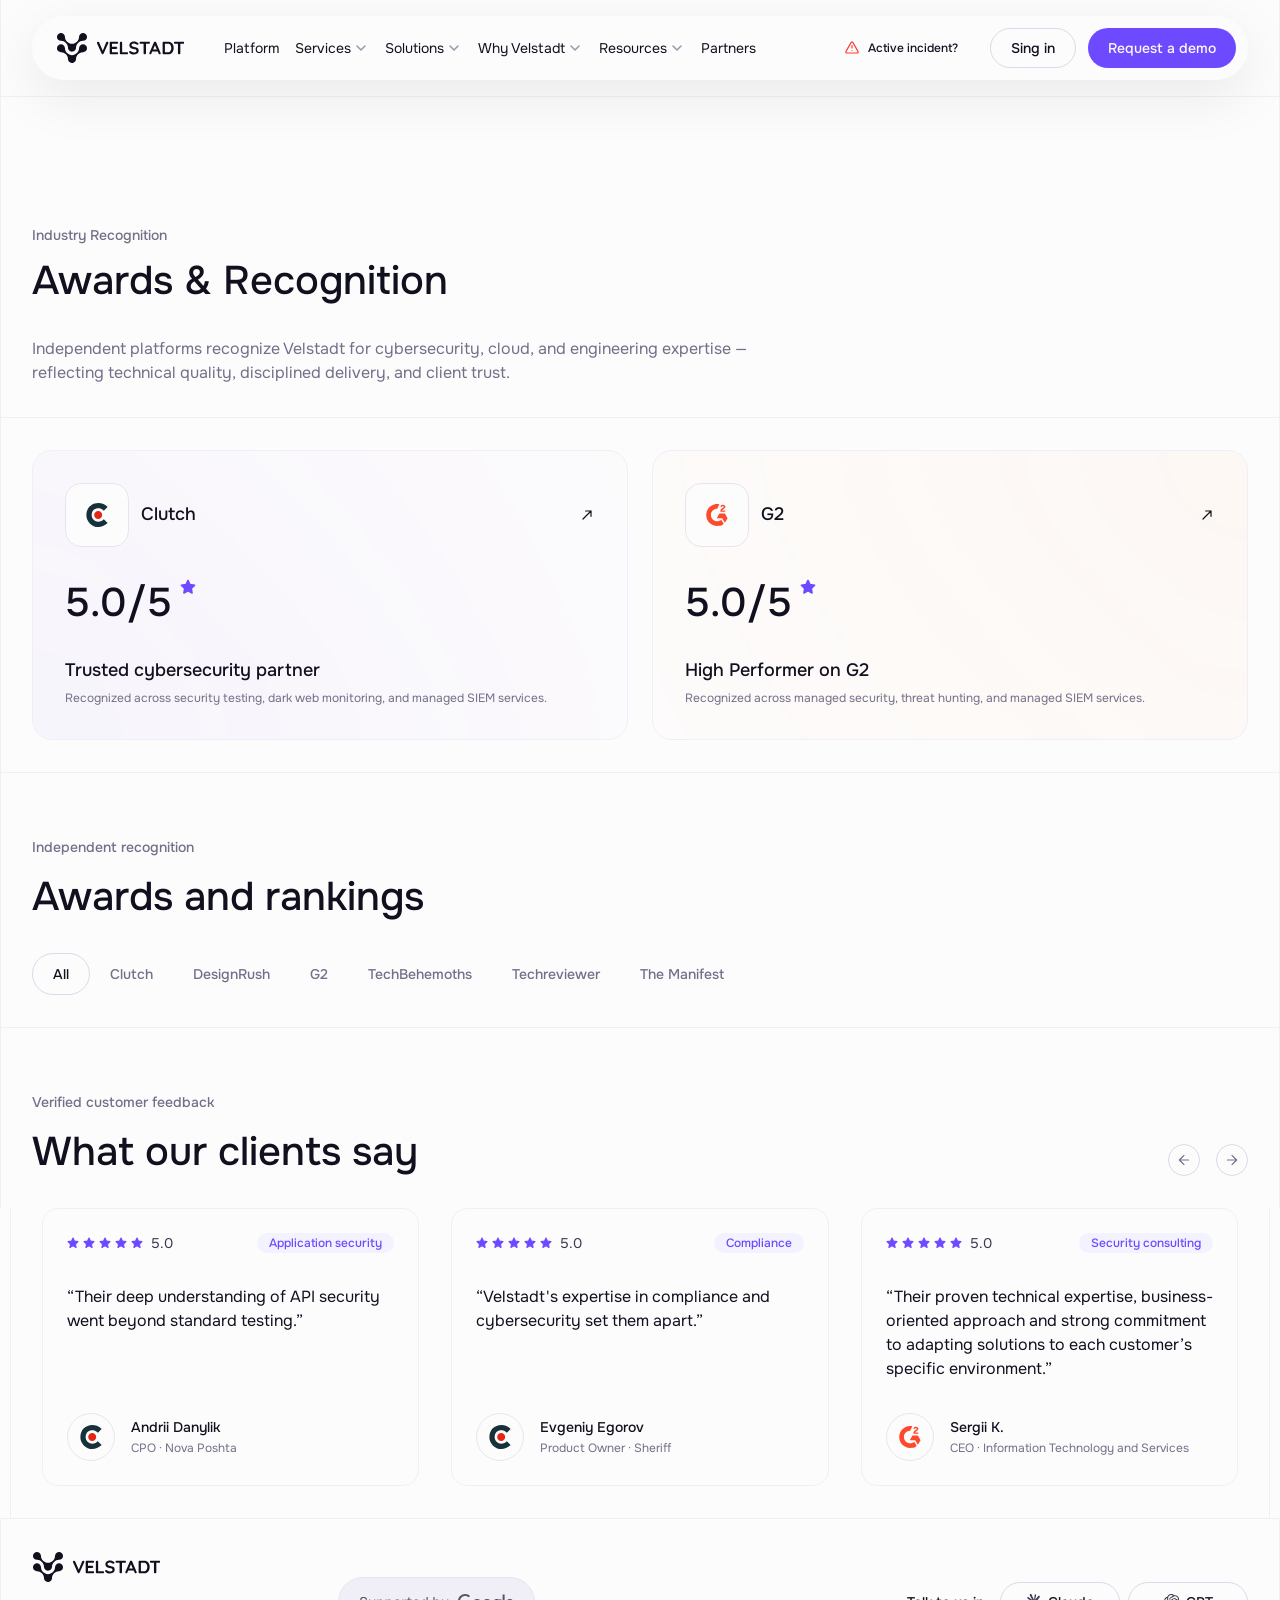
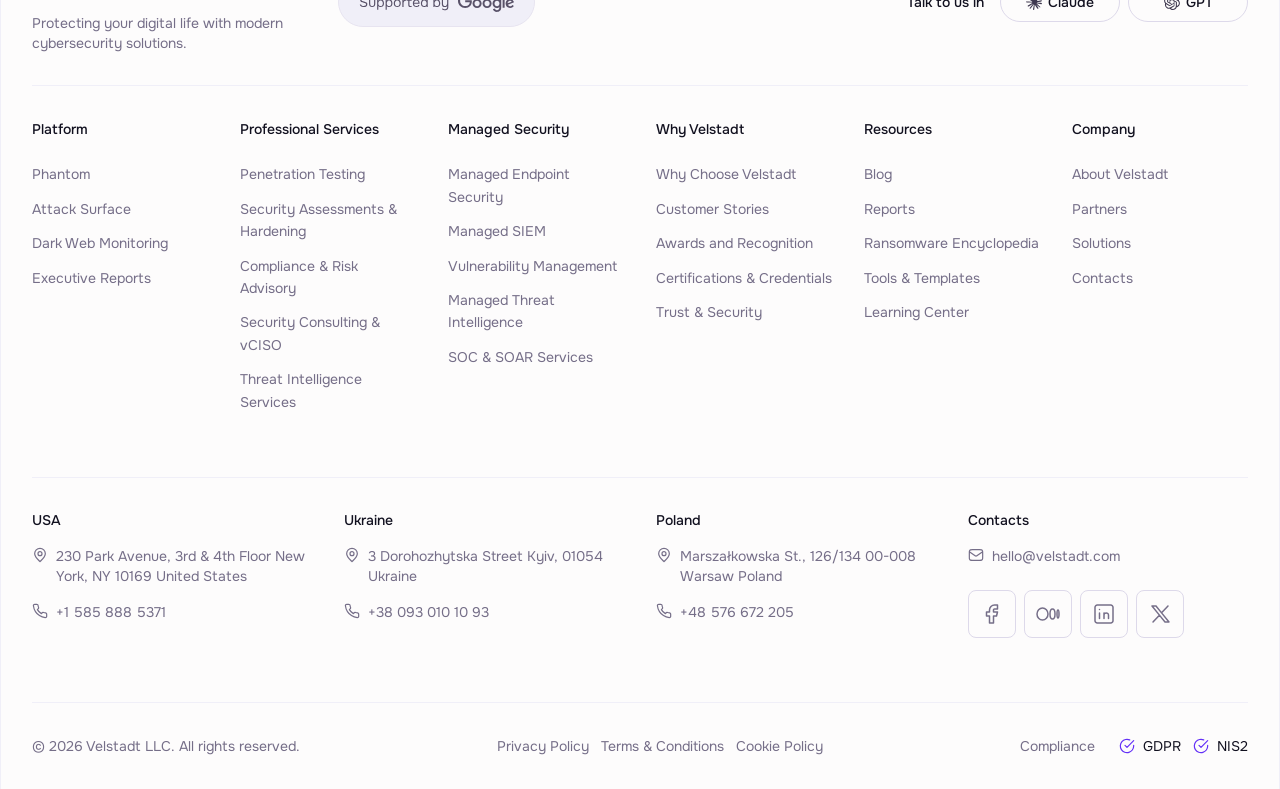
==== commit 6223916b: "update" ====
--- a/awards.html
+++ b/awards.html
@@ -425,9 +425,11 @@
         </div>
         <div class="section__header">
             <div class="container section__header-container section__lines">
-                <h2 class="h3 section__subtitle">Industry Recognition</h2>
-                <h1 class="h2 section__title">Awards & Recognition</h1>
-                <p>Independent platforms recognize Velstadt for cybersecurity, cloud, and engineering expertise — reflecting technical quality, disciplined delivery, and client trust.</p>
+                <div class="section__header-left">
+                    <h2 class="h3 section__subtitle">Industry Recognition</h2>
+                    <h1 class="h2 section__title">Awards & Recognition</h1>
+                    <p>Independent platforms recognize Velstadt for cybersecurity, cloud, and engineering expertise — reflecting technical quality, disciplined delivery, and client trust.</p>
+                </div>
             </div>
         </div>
     </section>
@@ -473,7 +475,38 @@
         </div>
     </section>
 
+    <section class="section ranking">
+
+        <div class="section__header">
+            <div class="container section__header-container section__lines">
+                <div class="section__header-left">
+                    <h3 class="h3 section__subtitle">Independent recognition</h3>
+                    <h2 class="h2 section__title">Awards and rankings</h2>
+                </div>
+                <div class="section__header-right">
+                    <div class="ranking__filter">
+                        <ul>
+                            <li><a href="#" class="active">All</a></li>
+                            <li><a href="#">Clutch</a></li>
+                            <li><a href="#">DesignRush</a></li>
+                            <li><a href="#">G2</a></li>
+                            <li><a href="#">TechBehemoths</a></li>
+                            <li><a href="#">Techreviewer</a></li>
+                            <li><a href="#">The Manifest</a></li>
+                        </ul>
+                    </div>
+                </div>
+            </div>
+        </div>
+
+        <div class="container ranking__container">
+
+        </div>
+
+    </section>
+
     <section class="section feedback">
+
         <div class="section__header">
             <div class="container section__header-container section__lines">
                 <div class="section__header-left">
--- a/css/styles.css
+++ b/css/styles.css
@@ -5710,11 +5710,6 @@
 .page {
 
     .section__header-container {
-        display: flex;
-        flex-direction: column;
-        align-items: flex-start;
-        justify-content: flex-start;
-        gap: 16px;
         padding-block: 128px 32px;
 
         @media(width <= 1200px) {
@@ -5729,16 +5724,20 @@
             padding-block: 64px 24px;
         }
 
+        .section__header-left {
+            max-width: 740px;
+            display: flex;
+            flex-direction: column;
+            align-items: flex-start;
+            justify-content: flex-start;
+        }
+
         .section__subtitle {
-            margin-bottom: 24px;
-
-            @media(width <= 1200px) {
-                margin-bottom: 16px;
-            }
-
-            @media(width <= 1024px) {
-                margin-bottom: 0px;
-            }
+            margin-bottom: 12px;
+        }
+
+        p {
+            margin-top: 32px;
         }
 
         .section__header-info {
@@ -5941,6 +5940,14 @@
             position: relative;
             overflow: hidden;
             z-index: 1;
+
+            @media(width <= 768px) {
+                padding: 24px;
+            }
+
+            @media(width <= 576px) {
+                padding: 16px;
+            }
     
             &::before {
                 content: '';
@@ -6118,14 +6125,33 @@
     .feedback__container {
         padding-bottom: 32px;
         overflow: hidden;
-
+        
+        @media(width <= 1280px) {
+            width: calc(100% - 20px);
+
+            &::before {
+                left: 0;
+            }
+
+            &::after {
+                right: 0;
+            }
+        }
+
+        @media(width <= 768px) {
+            width: calc(100% - 12px);
+        }
+
+        @media(width <= 576px) {
+            width: 100%;
+        }
     }
     
     .feedback__swiper {
         overflow: visible;
 
         .swiper-wrapper {
-
+            align-items: stretch;
         }
     }
 
@@ -6133,6 +6159,7 @@
         border: 1px solid var(--gray-100);
         border-radius: 16px;
         padding: 24px;
+        height: initial;
         min-height: 278px;
         display: flex;
         flex-direction: column;
@@ -6216,6 +6243,7 @@
                 display: flex;
                 align-items: center;
                 justify-content: center;
+                flex-shrink: 0;
                 padding: 4px;
                 width: 48px;
                 height: 48px;
@@ -6246,4 +6274,85 @@
             }
         }
     }
+}
+
+.ranking {
+    border-bottom: 1px solid var(--gray-100);
+    overflow: hidden;
+
+    .section__header-container {
+        display: grid;
+        grid-template-columns: 1fr;
+        padding-bottom: 32px;
+        border-bottom: none;
+    }
+
+    .section__header-right {
+        min-width: 0;
+    }
+
+    .ranking__filter {
+        min-width: 0;
+        max-width: 100%;
+
+        ul {
+            list-style: none;
+            margin: 0;
+            padding: 0;
+            display: flex;
+            align-items: center;
+            justify-content: flex-start;
+            gap: 0;
+
+            @media (max-width: 768px) {
+                width: 100%;
+                max-width: 100%;
+                overflow-x: auto;
+                overflow-y: hidden;
+                flex-wrap: nowrap;
+                scroll-snap-type: x proximity;
+                -webkit-overflow-scrolling: touch;
+                scrollbar-width: none;
+
+                &::-webkit-scrollbar {
+                    display: none;
+                }
+            }
+        }
+
+        li {
+            flex-shrink: 0;
+
+            @media (max-width: 768px) {
+                scroll-snap-align: start;
+            }
+        }
+
+        a {
+            display: inline-flex;
+            align-items: center;
+            justify-content: center;
+            font-family: var(--font-family);
+            font-weight: 500;
+            font-size: 14px;
+            line-height: 1.43;
+            color: var(--gray-500);
+            padding: 10px 20px;
+            text-decoration: none;
+            transition: color .2s ease;
+
+            @media(hover: hover) {
+                &:hover {
+                    color: var(--primary-500);
+                }
+            }
+
+            &.active {
+                background: var(--background);
+                color: var(--gray-900);
+                border: 1px solid var(--gray-200);
+                border-radius: 100px;
+            }
+        }
+    }
 }
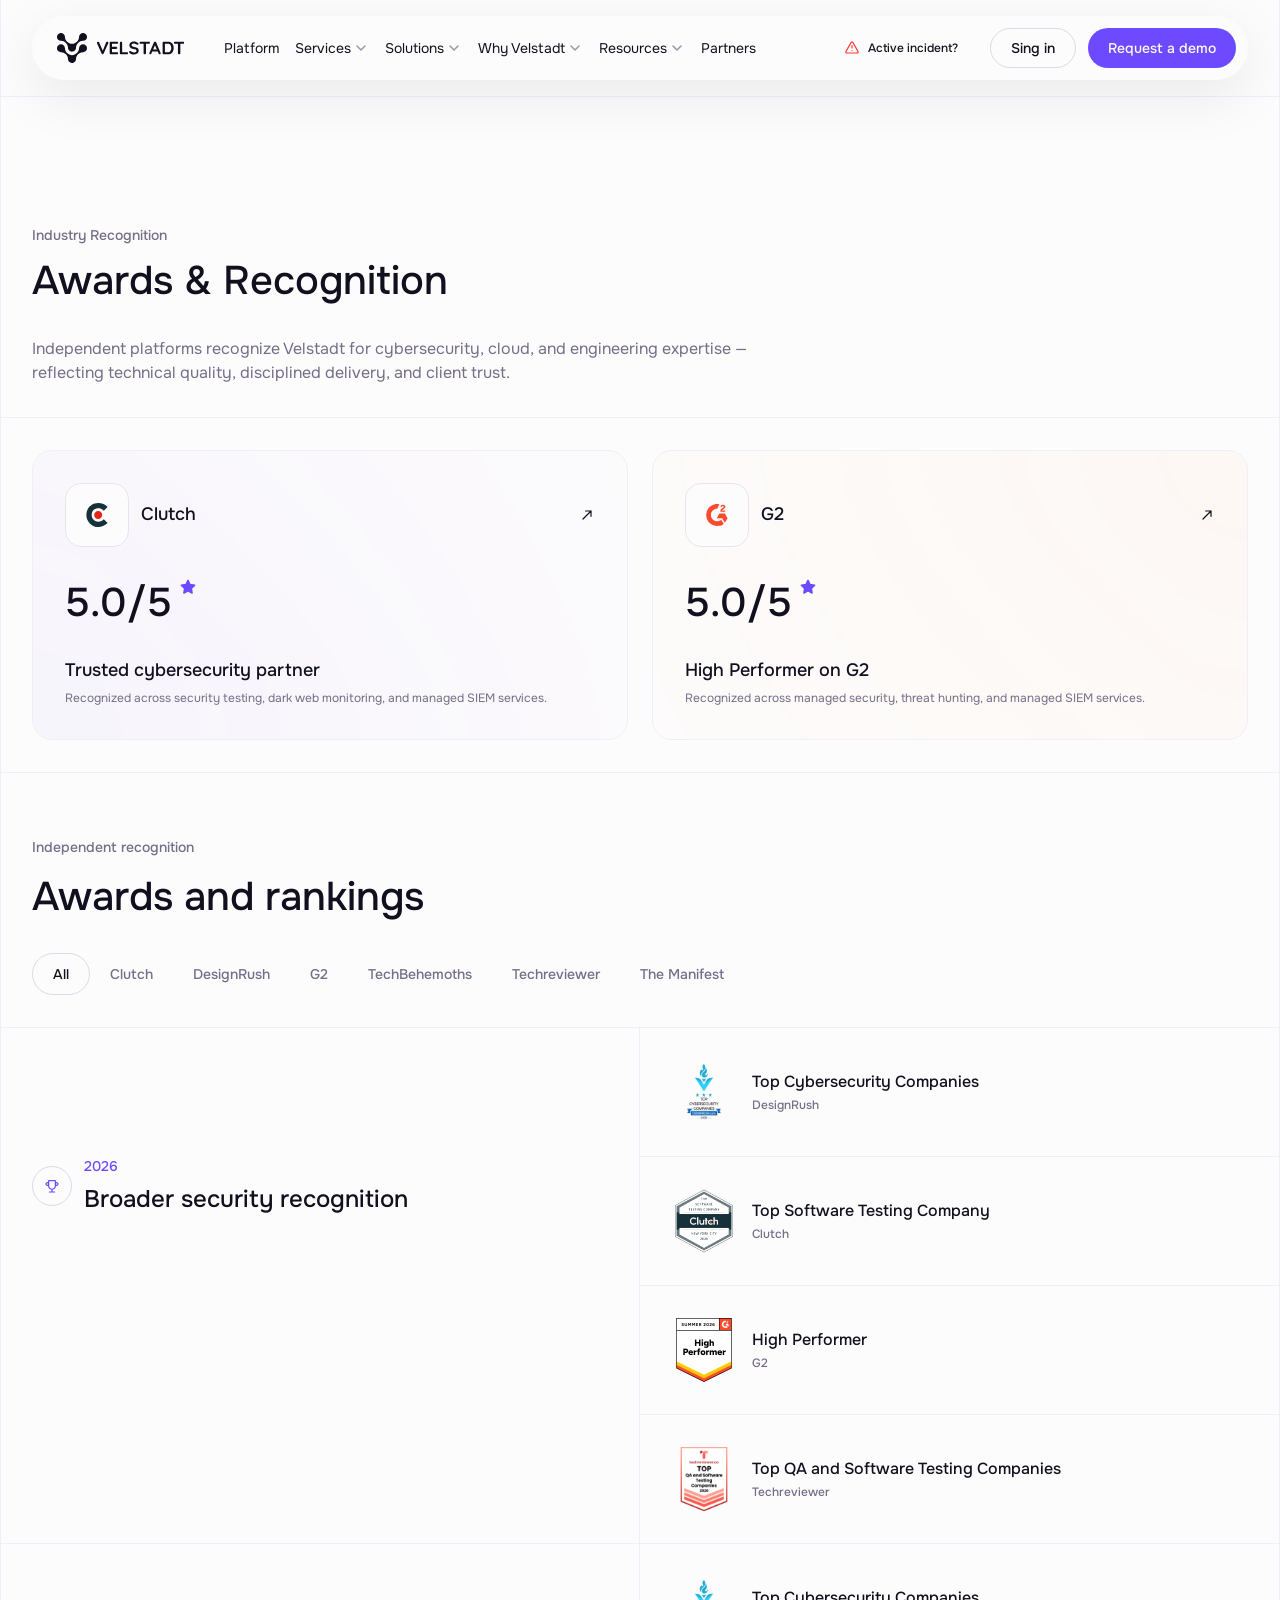
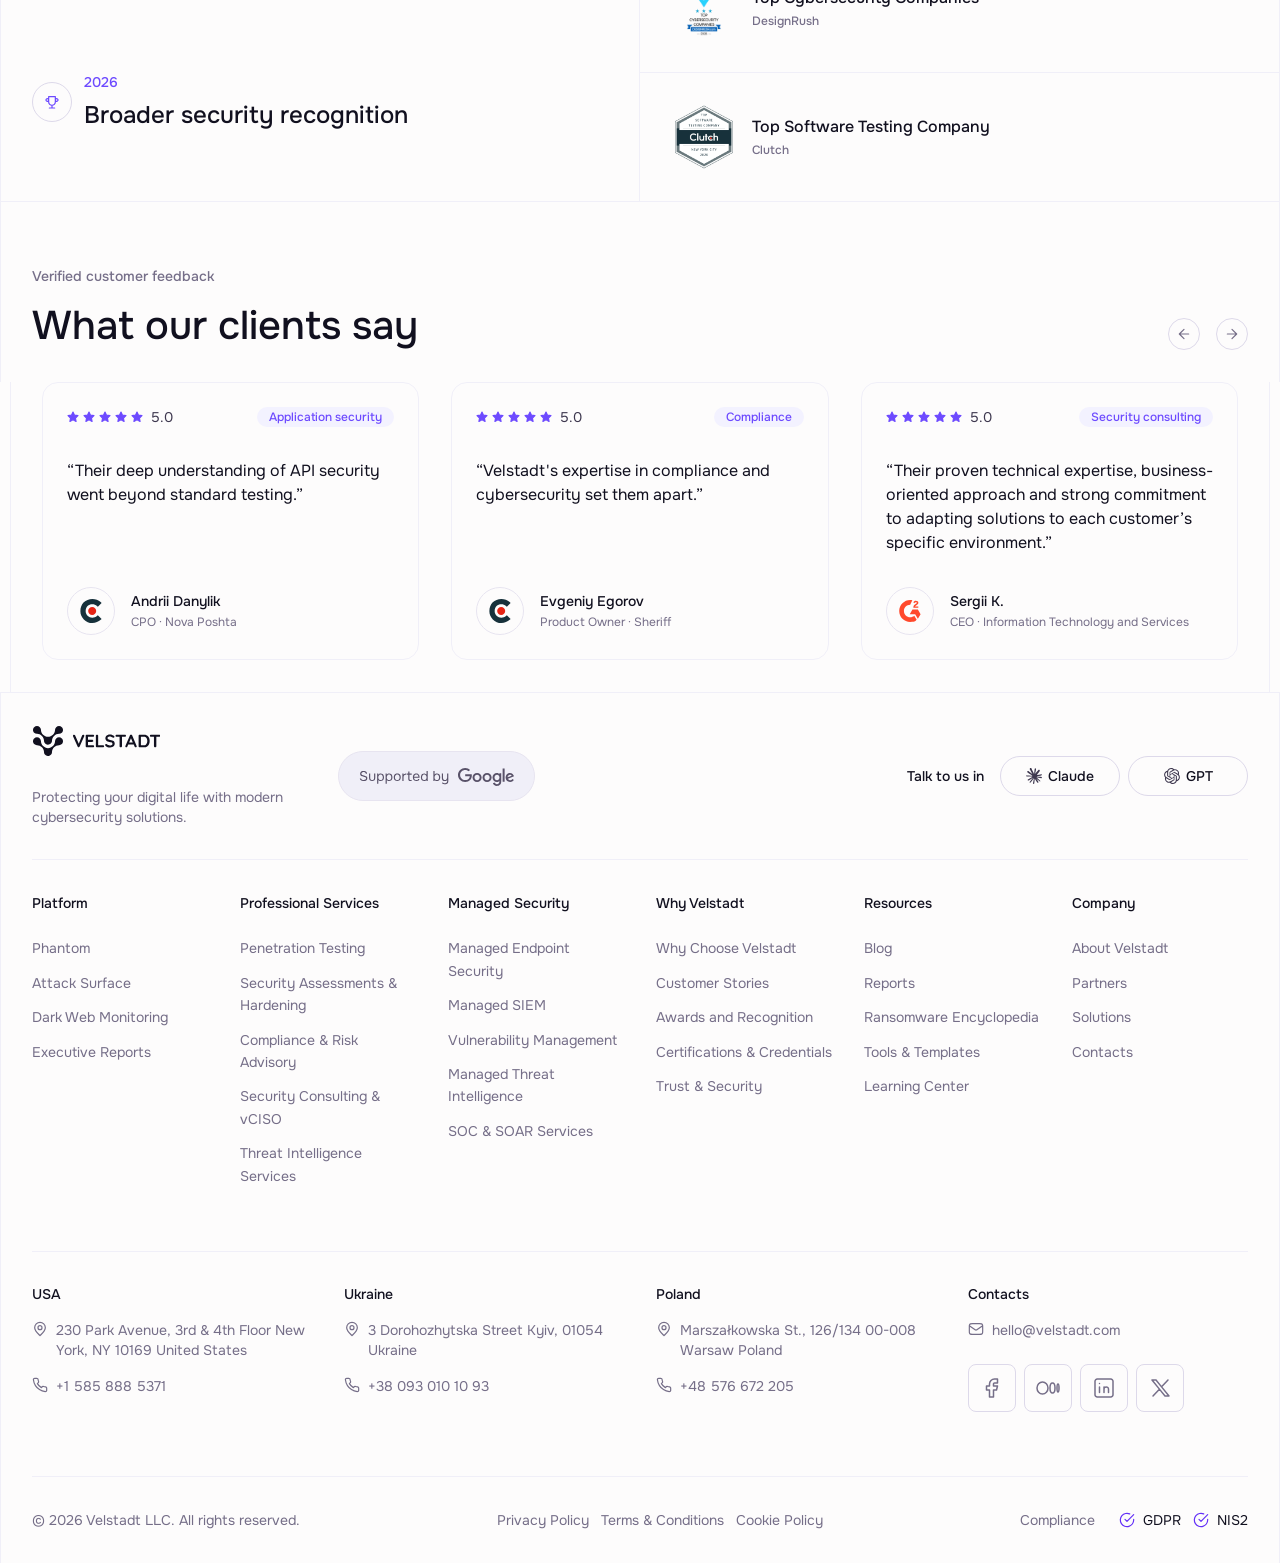
==== commit 7bf1f1d3: "awards page added" ====
--- a/awards.html
+++ b/awards.html
@@ -484,23 +484,92 @@
                     <h2 class="h2 section__title">Awards and rankings</h2>
                 </div>
                 <div class="section__header-right">
-                    <div class="ranking__filter">
-                        <ul>
-                            <li><a href="#" class="active">All</a></li>
-                            <li><a href="#">Clutch</a></li>
-                            <li><a href="#">DesignRush</a></li>
-                            <li><a href="#">G2</a></li>
-                            <li><a href="#">TechBehemoths</a></li>
-                            <li><a href="#">Techreviewer</a></li>
-                            <li><a href="#">The Manifest</a></li>
-                        </ul>
+                    <div class="ranking__filter-wrap">
+                        <div class="ranking__filter">
+                            <ul>
+                                <li><a href="#" class="active">All</a></li>
+                                <li><a href="#">Clutch</a></li>
+                                <li><a href="#">DesignRush</a></li>
+                                <li><a href="#">G2</a></li>
+                                <li><a href="#">TechBehemoths</a></li>
+                                <li><a href="#">Techreviewer</a></li>
+                                <li><a href="#">The Manifest</a></li>
+                            </ul>
+                        </div>
                     </div>
                 </div>
             </div>
         </div>
 
-        <div class="container ranking__container">
-
+        <div class="container ranking__container section__lines">
+            <div class="ranking__timeline">
+                <div class="ranking__timeline-left">
+                    <div class="ranking__timeline-header">
+                        <span class="ranking__timeline-icon"></span>
+                        <div class="ranking__timeline-text">
+                            <span class="ranking__timeline-year">2026</span>
+                            <h3 class="h3 ranking__timeline-heading">Broader security recognition</h3>
+                        </div>
+                    </div>
+                </div>
+                <div class="ranking__timeline-right">
+                    <div class="ranking__timeline-item">
+                        <img src="images/awards/designrush-top-cybersecurity-companies-2026-badge.svg" alt="" class="ranking__timeline-logo">
+                        <div class="ranking__timeline-text">
+                            <h3 class="h3 ranking__timeline-title">Top Cybersecurity Companies</h3>
+                            <span class="ranking__timeline-name">DesignRush</span>
+                        </div>
+                    </div>
+                    <div class="ranking__timeline-item">
+                        <img src="images/awards/clutch-top-software-testing-company-2026-badge.svg" alt="" class="ranking__timeline-logo">
+                        <div class="ranking__timeline-text">
+                            <h3 class="h3 ranking__timeline-title">Top Software Testing Company</h3>
+                            <span class="ranking__timeline-name">Clutch</span>
+                        </div>
+                    </div>
+                    <div class="ranking__timeline-item">
+                        <img src="images/awards/g2-high-performer-winter-2026-badge.svg" alt="" class="ranking__timeline-logo">
+                        <div class="ranking__timeline-text">
+                            <h3 class="h3 ranking__timeline-title">High Performer</h3>
+                            <span class="ranking__timeline-name">G2</span>
+                        </div>
+                    </div>
+                    <div class="ranking__timeline-item">
+                        <img src="images/awards/techreviewer-top-qa-and-software-testing-companies-2026-badge.svg" alt="" class="ranking__timeline-logo">
+                        <div class="ranking__timeline-text">
+                            <h3 class="h3 ranking__timeline-title">Top QA and Software Testing Companies</h3>
+                            <span class="ranking__timeline-name">Techreviewer</span>
+                        </div>
+                    </div>
+                </div>
+            </div>
+            <div class="ranking__timeline">
+                <div class="ranking__timeline-left">
+                    <div class="ranking__timeline-header">
+                        <span class="ranking__timeline-icon"></span>
+                        <div class="ranking__timeline-text">
+                            <span class="ranking__timeline-year">2026</span>
+                            <h3 class="h3 ranking__timeline-heading">Broader security recognition</h3>
+                        </div>
+                    </div>
+                </div>
+                <div class="ranking__timeline-right">
+                    <div class="ranking__timeline-item">
+                        <img src="images/awards/designrush-top-cybersecurity-companies-2026-badge.svg" alt="" class="ranking__timeline-logo">
+                        <div class="ranking__timeline-text">
+                            <h3 class="h3 ranking__timeline-title">Top Cybersecurity Companies</h3>
+                            <span class="ranking__timeline-name">DesignRush</span>
+                        </div>
+                    </div>
+                    <div class="ranking__timeline-item">
+                        <img src="images/awards/clutch-top-software-testing-company-2026-badge.svg" alt="" class="ranking__timeline-logo">
+                        <div class="ranking__timeline-text">
+                            <h3 class="h3 ranking__timeline-title">Top Software Testing Company</h3>
+                            <span class="ranking__timeline-name">Clutch</span>
+                        </div>
+                    </div>
+                </div>
+            </div>
         </div>
 
     </section>
--- a/css/styles.css
+++ b/css/styles.css
@@ -6171,6 +6171,7 @@
             display: flex;
             align-items: center;
             justify-content: space-between;
+            gap: 12px;
 
             .feedback__card-rating {
                 display: flex;
@@ -6280,52 +6281,51 @@
     border-bottom: 1px solid var(--gray-100);
     overflow: hidden;
 
-    .section__header-container {
-        display: grid;
-        grid-template-columns: 1fr;
-        padding-bottom: 32px;
-        border-bottom: none;
-    }
-
-    .section__header-right {
-        min-width: 0;
-    }
-
+    .section__header {
+        border-bottom: 1px solid var(--gray-100);
+
+        .section__header-container {
+            display: flex;
+            flex-direction: column;
+            align-items: flex-start;
+            justify-content: flex-start;
+            padding-bottom: 32px;
+            border-bottom: none;
+    
+            .section__header-right {
+                width: 100%;
+            }
+        }
+    }
+
+    
     .ranking__filter {
-        min-width: 0;
-        max-width: 100%;
-
+        overflow-x: auto;
+        scrollbar-width: none;
+        scroll-snap-type: x proximity;
+        -webkit-overflow-scrolling: touch;
+
+        &::-webkit-scrollbar {
+            display: none;
+        }
+        
         ul {
+            width: 100%;
+            min-width: 100%;
+            max-width: 100%;
             list-style: none;
             margin: 0;
             padding: 0;
             display: flex;
             align-items: center;
             justify-content: flex-start;
+            flex-wrap: nowrap;
             gap: 0;
-
-            @media (max-width: 768px) {
-                width: 100%;
-                max-width: 100%;
-                overflow-x: auto;
-                overflow-y: hidden;
-                flex-wrap: nowrap;
-                scroll-snap-type: x proximity;
-                -webkit-overflow-scrolling: touch;
-                scrollbar-width: none;
-
-                &::-webkit-scrollbar {
-                    display: none;
-                }
-            }
         }
 
         li {
             flex-shrink: 0;
-
-            @media (max-width: 768px) {
-                scroll-snap-align: start;
-            }
+            scroll-snap-align: start;
         }
 
         a {
@@ -6355,4 +6355,147 @@
             }
         }
     }
+
+    .ranking__container {
+        padding: 0;
+    }
+
+    .ranking__timeline {
+        display: grid;
+        grid-template-columns: repeat(2, 1fr);
+
+        @media(width <= 576px) {
+            grid-template-columns: 1fr;
+        }
+
+        &:not(:last-child) {
+            border-bottom: 1px solid var(--gray-100);
+        }
+
+        .ranking__timeline-left {
+            border-right: 1px solid var(--gray-100);
+            padding-inline: var(--padding);
+            padding-block: 128px 64px;
+
+            @media(width <= 1024px) {
+                padding-block: 96px 44px;
+            }
+
+            @media(width <= 768px) {
+                padding-block: 72px 32px;
+            }
+
+            @media(width <= 576px) {
+                padding-block: 44px 24px;
+                border-bottom: 1px solid var(--gray-100);
+            }
+        }
+
+        .ranking__timeline-header {
+            position: relative;
+            display: flex;
+            align-items: center;
+            gap: 12px;
+
+            @media(width <= 576px) {
+                gap: 30px;
+                padding-left: 12px;
+            }
+
+            .ranking__timeline-icon {
+                display: block;
+                flex-shrink: 0;
+                border: 1px solid var(--gray-200);
+                border-radius: 100%;
+                padding: 8px;
+                width: 40px;
+                height: 40px;
+                background: var(--background);
+                background-image: url('../images/icons/cup.svg');
+                background-repeat: no-repeat;
+                background-position: center;
+                background-size: 16px;
+                position: absolute;
+                left: calc(-20px - var(--padding));
+
+                @media(width <= 1340px) {
+                    position: static;
+                }
+            }
+
+            .ranking__timeline-text {
+                display: flex;
+                flex-direction: column;
+                align-items: flex-start;
+                justify-content: center;
+                gap: 8px;
+
+                .ranking__timeline-year {
+                    display: inline-block;
+                    font-family: var(--font-family);
+                    font-weight: 500;
+                    font-size: 14px;
+                    line-height: 1.43;
+                    color: var(--primary-500);
+                }
+
+                .ranking__timeline-heading {
+                    font-family: var(--font-family);
+                    font-weight: 500;
+                    font-size: 24px;
+                    line-height: 1.33;
+                    color: var(--gray-900);
+
+                    @media(width <= 576px) {
+                        font-size: 22px;
+                    }
+                }
+            }
+        }
+
+        .ranking__timeline-item {
+            padding: var(--padding);
+            display: flex;
+            align-items: center;
+            justify-content: flex-start;
+            gap: 16px;
+
+            &:not(:last-child) {
+                border-bottom: 1px solid var(--gray-100);
+            }
+
+            .ranking__timeline-logo {
+                display: block;
+                height: 64px;
+                width: 64px;
+                flex-shrink: 0;
+                object-fit: contain;
+            }
+
+            .ranking__timeline-text {
+                display: flex;
+                flex-direction: column;
+                align-items: flex-start;
+                justify-content: center;
+                gap: 4px;
+
+                .ranking__timeline-title {
+                    font-family: var(--font-family);
+                    font-weight: 500;
+                    font-size: 16px;
+                    line-height: 1.5;
+                    color: var(--gray-900);
+                }
+
+                .ranking__timeline-name {
+                    display: inline-block;
+                    font-family: var(--font-family);
+                    font-weight: 500;
+                    font-size: 12px;
+                    line-height: 1.33;
+                    color: var(--gray-500);
+                }
+            }
+        }
+    }
 }
